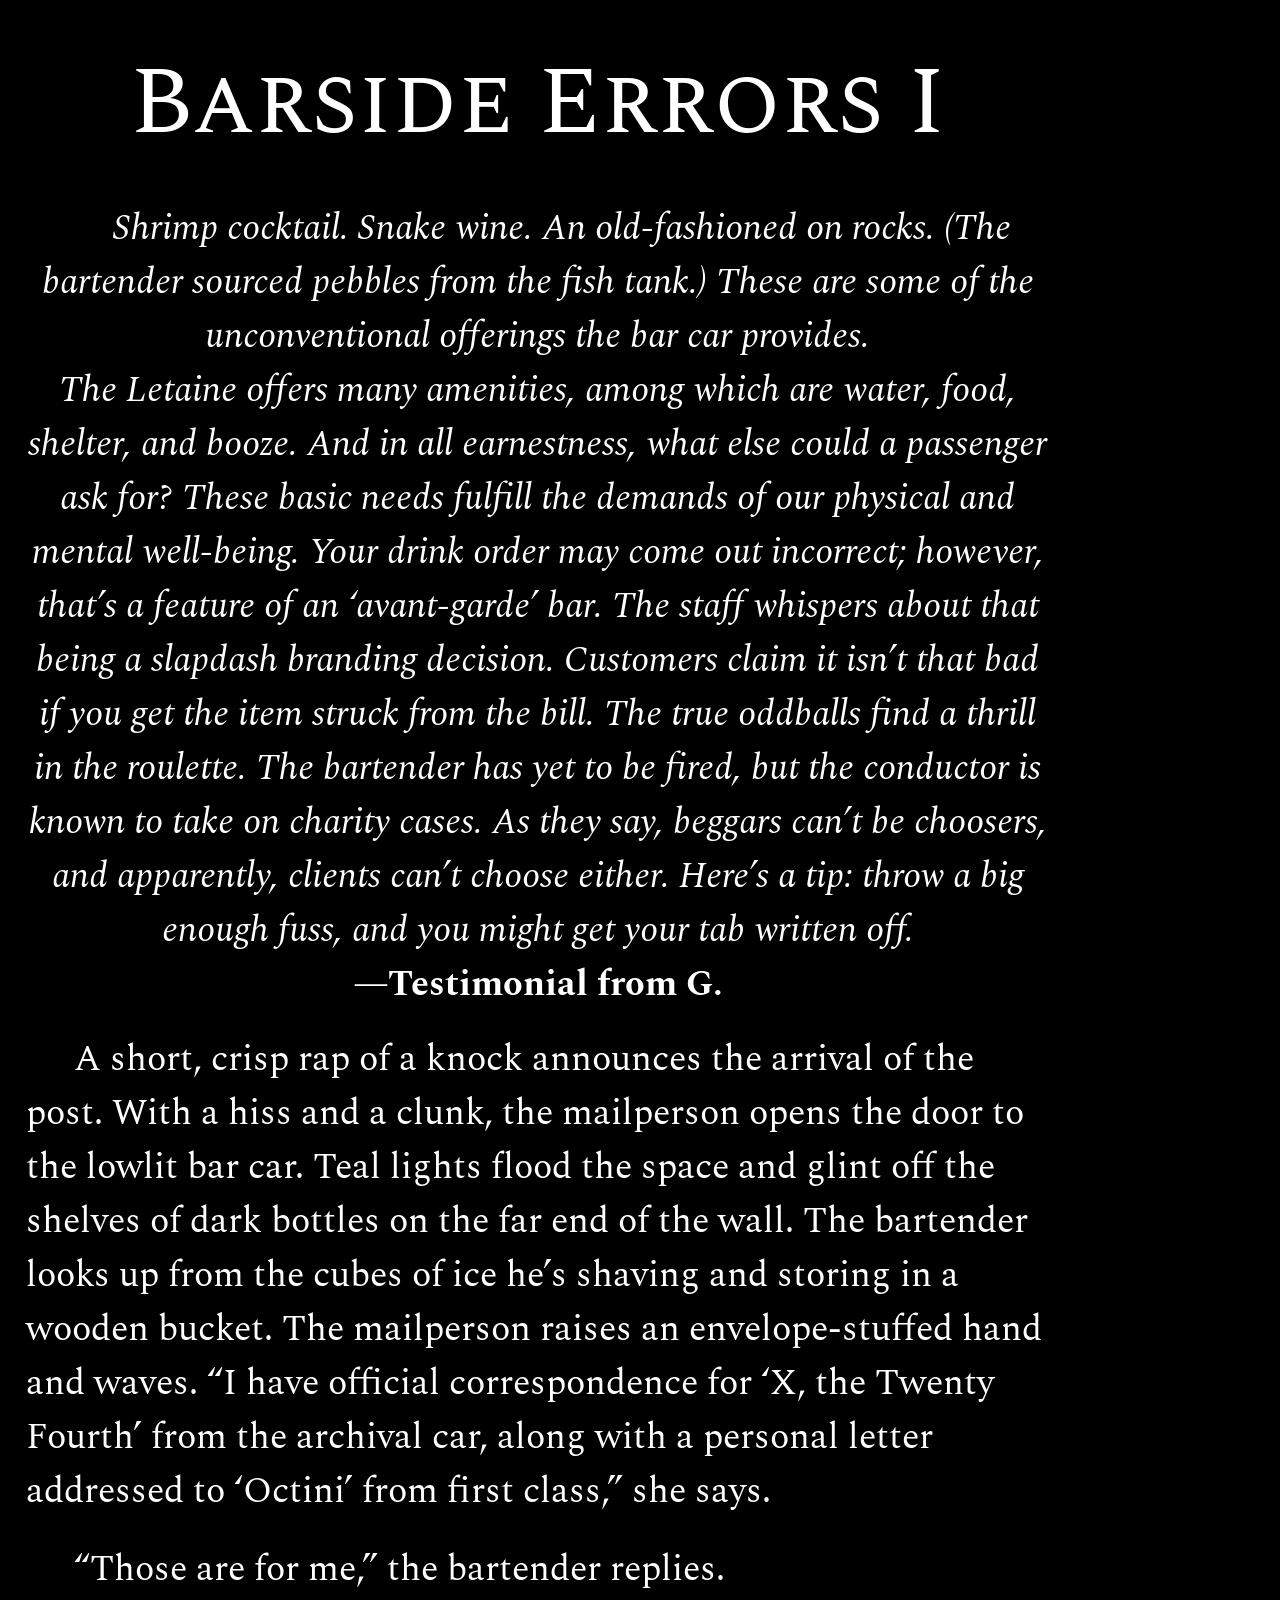
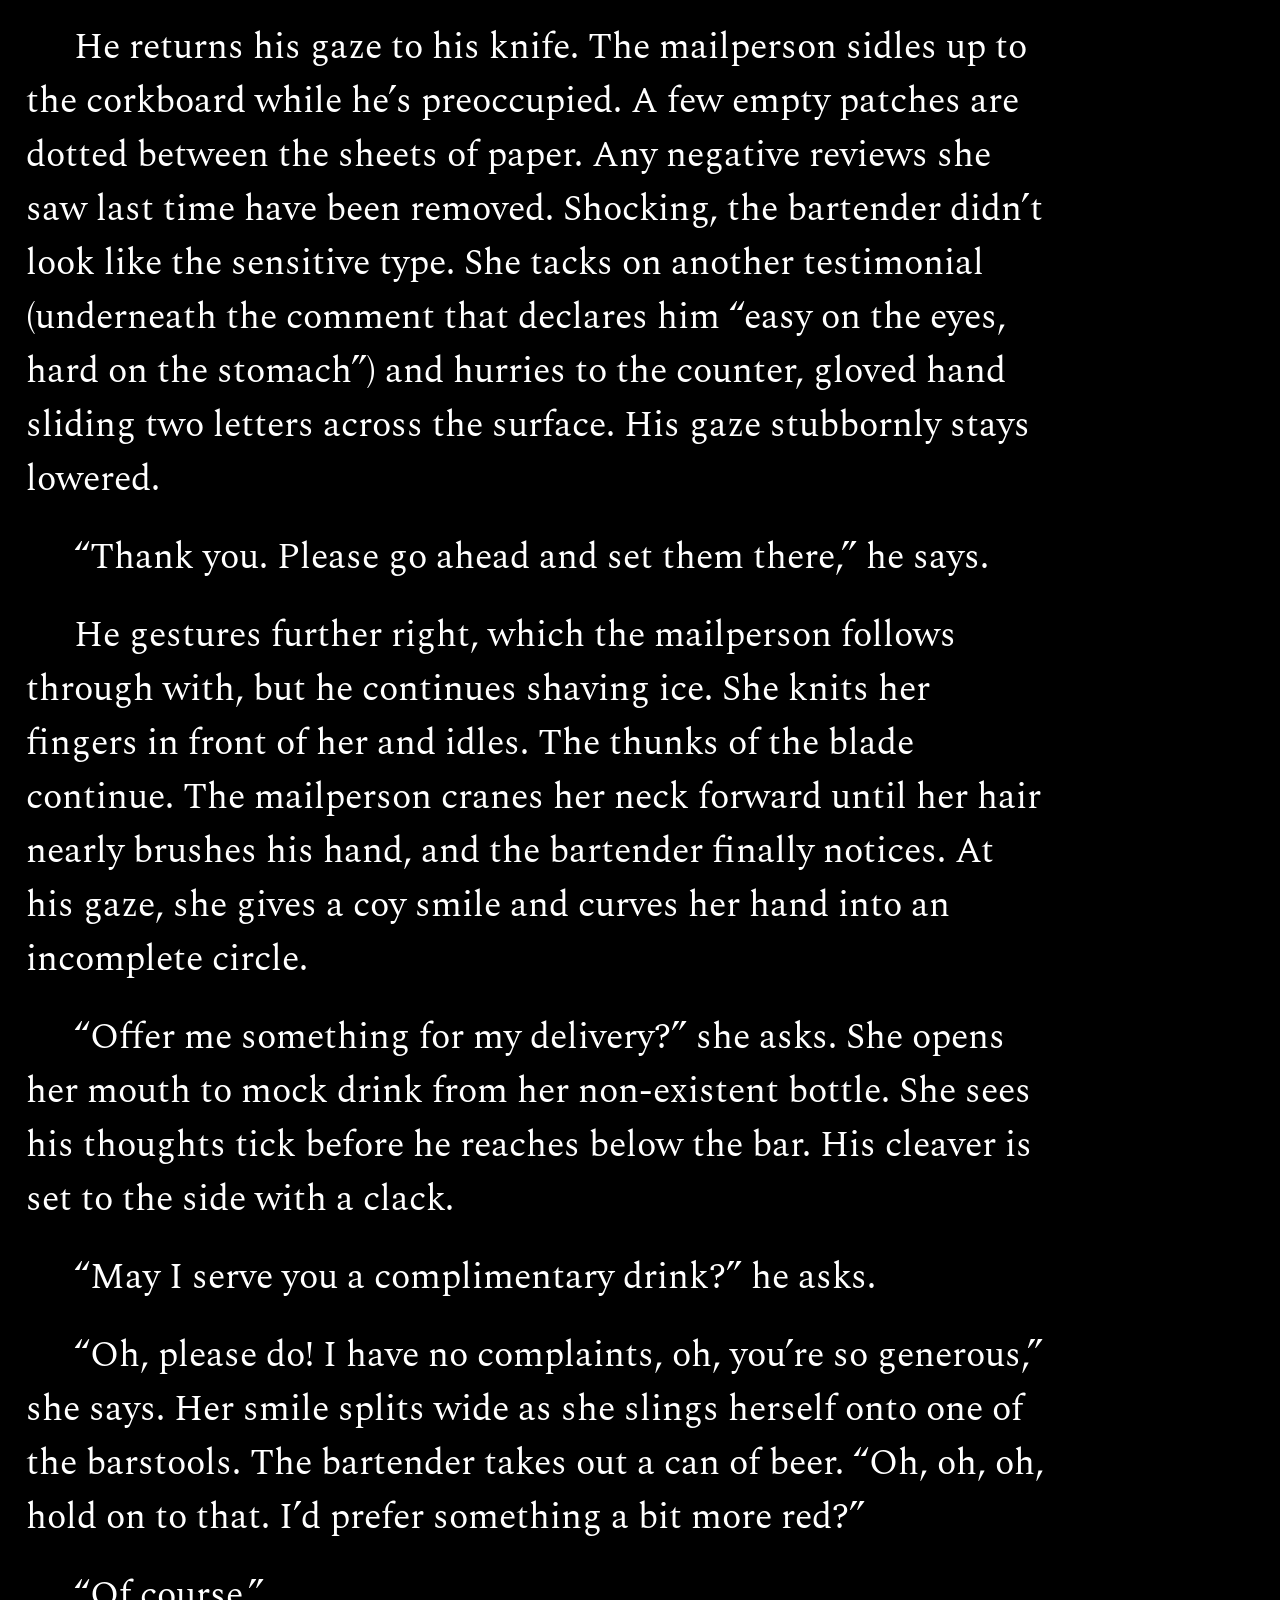
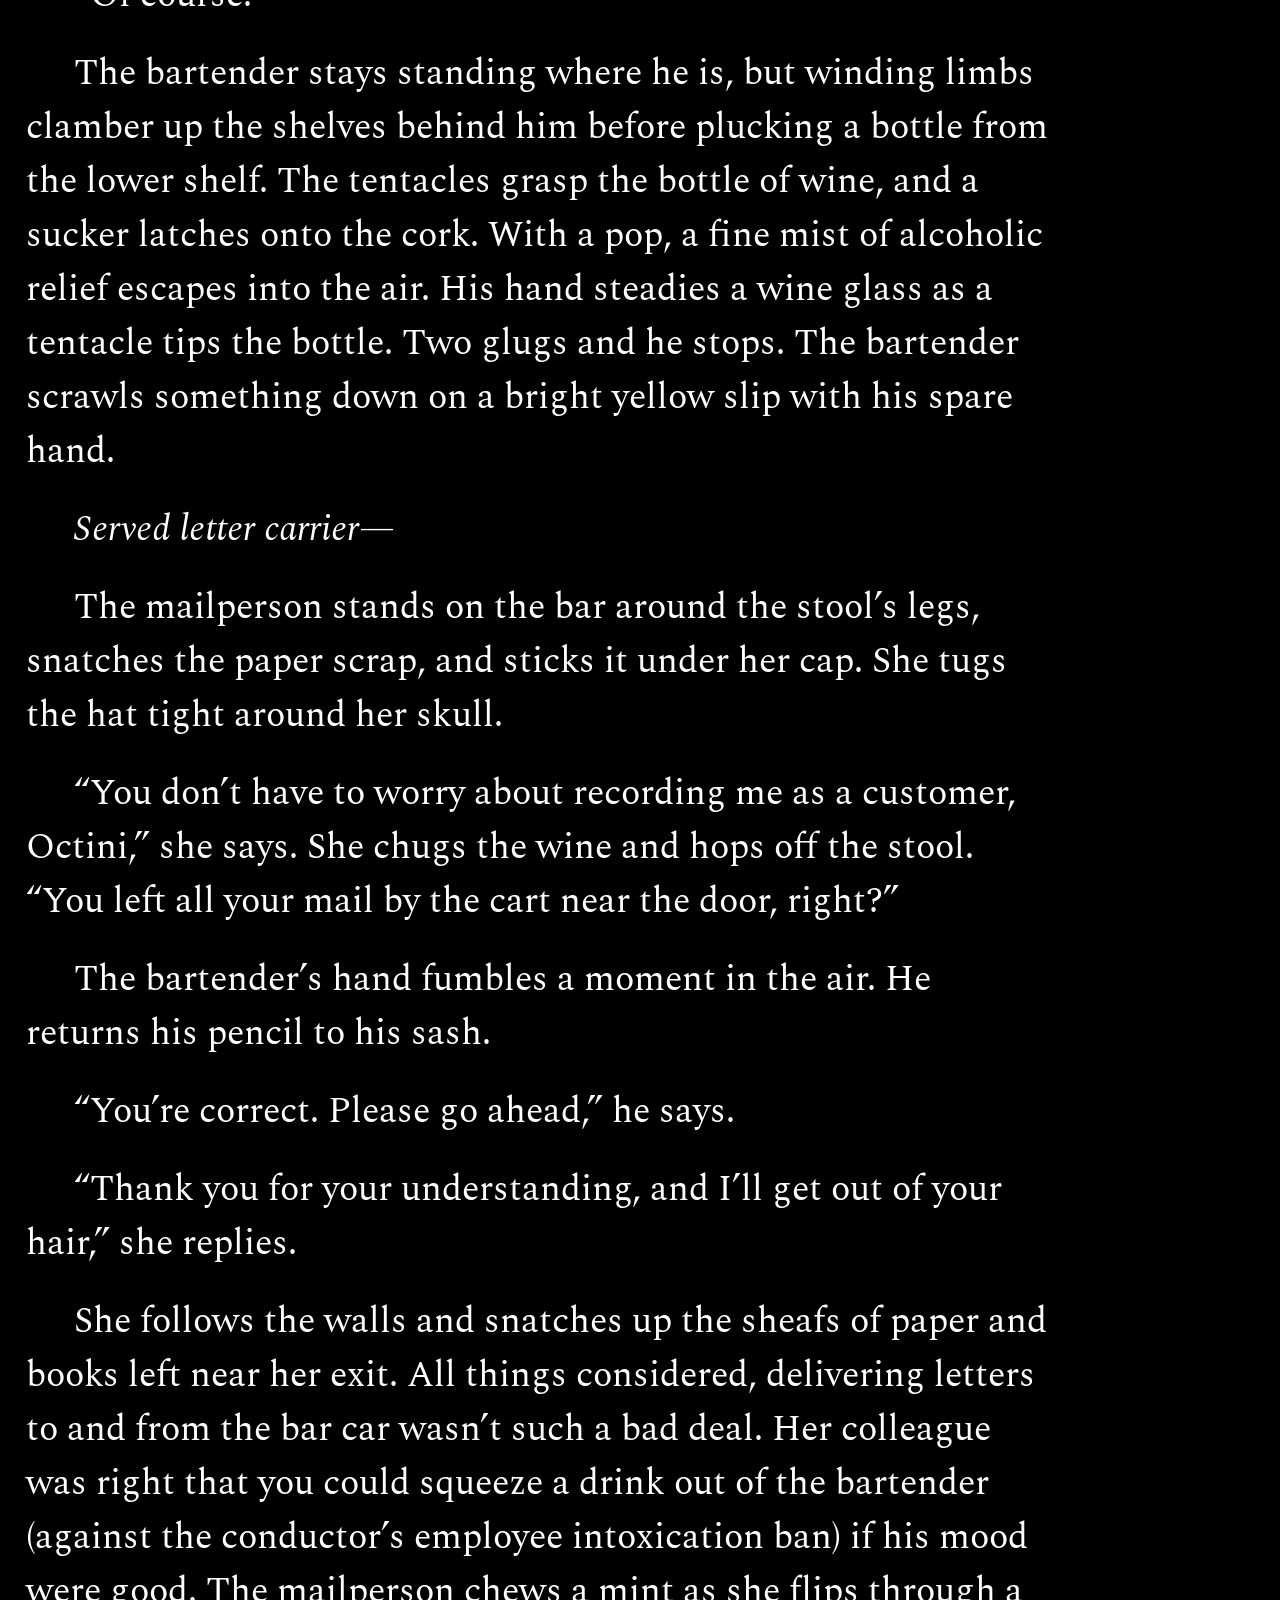
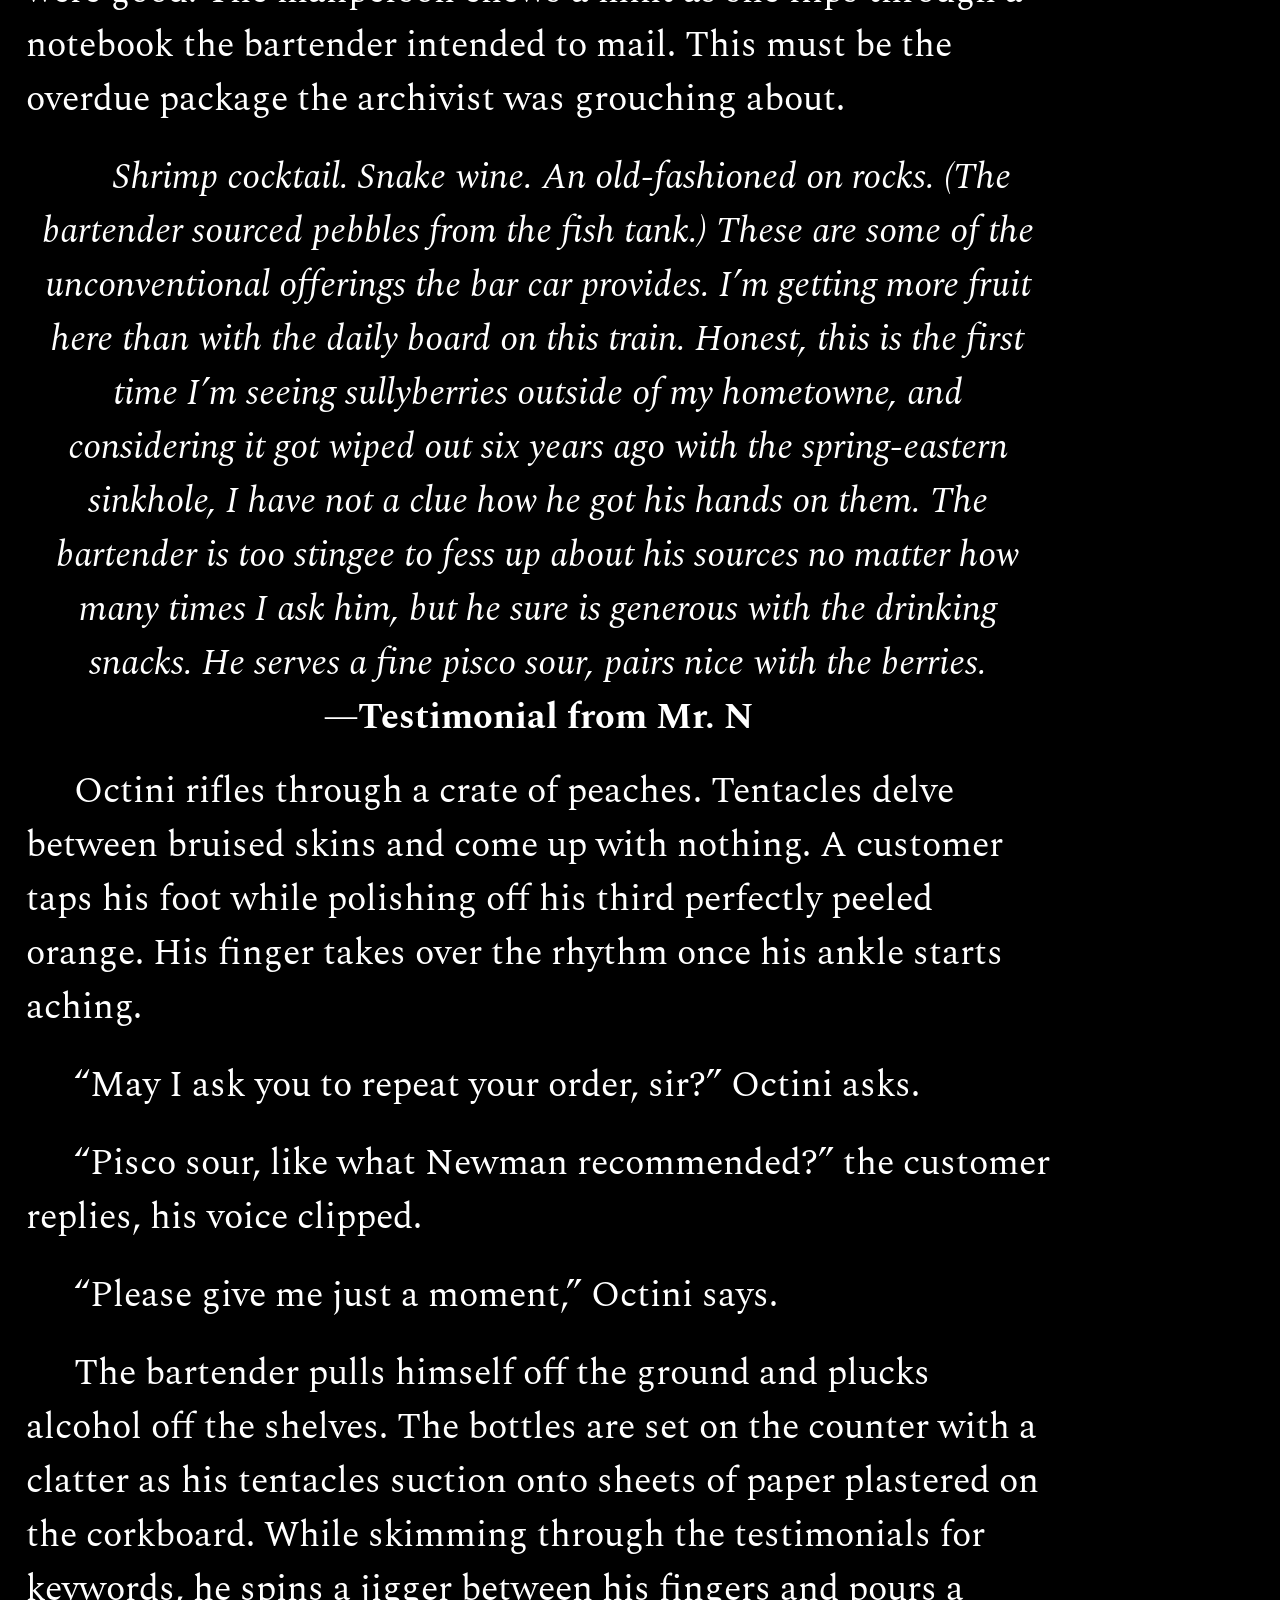
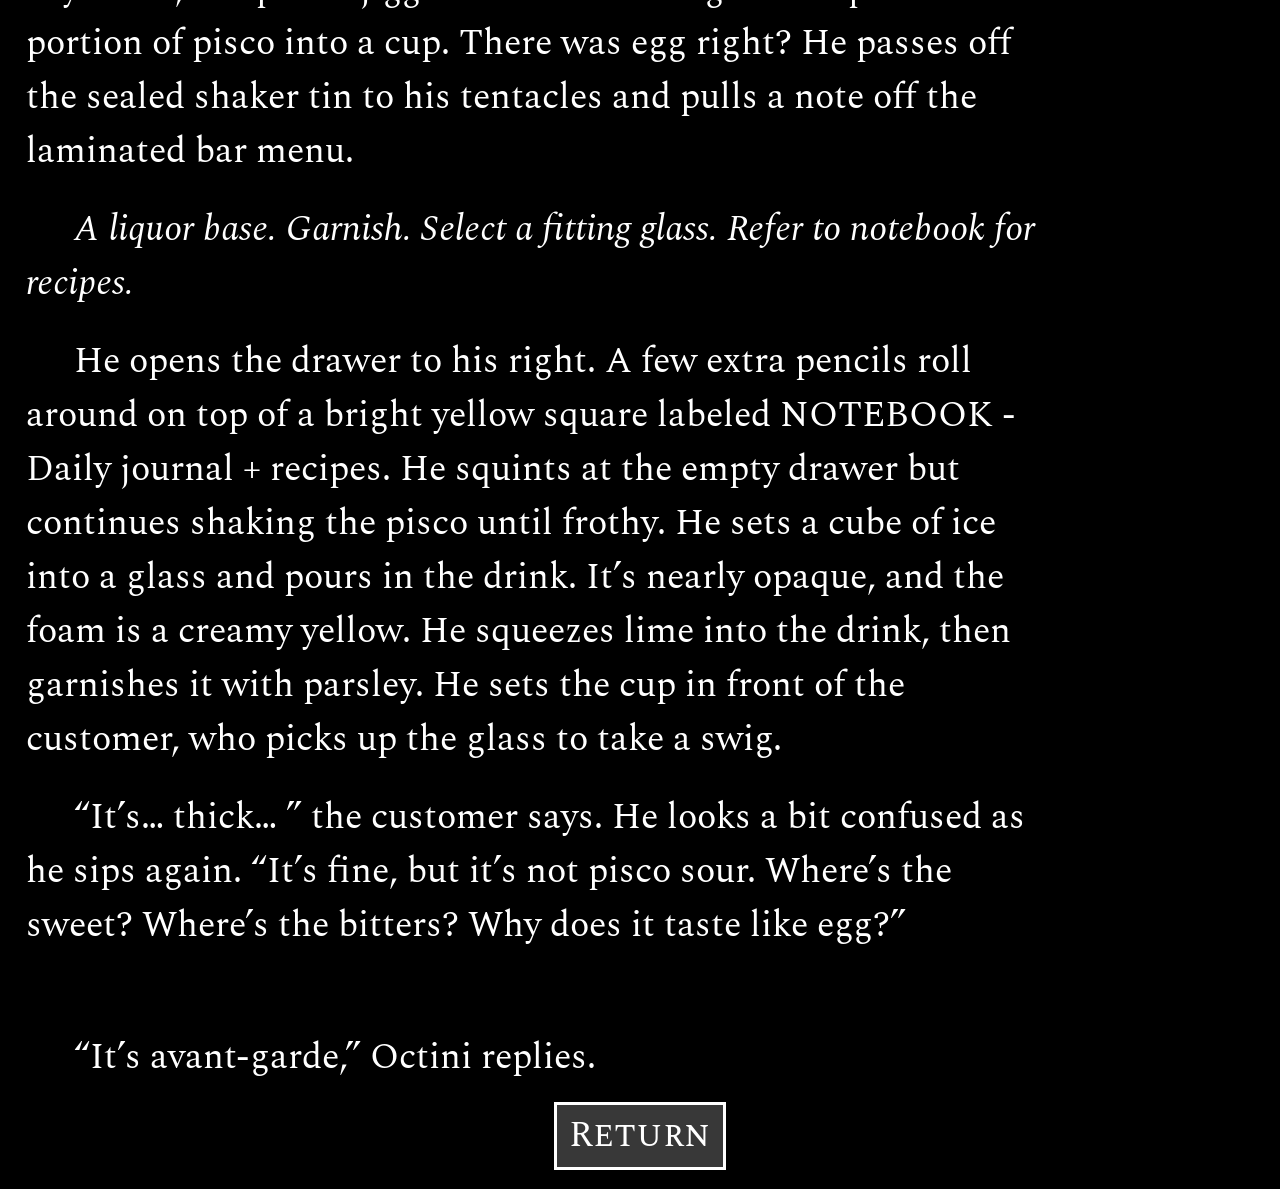
==== baranecdotes.html @ 988c0663 "fixed misaligned pages" ====
<!DOCTYPE html>
<html lang="en">

<head>
	<title>One of Octini's Many Errors</title>
	<meta charset="UTF-8">
	<meta name="viewport" content="width=device-width, initial-scale=1.0">
	<meta name="description" content="The Letaine Train Website">
	<meta name="keywords" content="HTML,CSS,JS,Bootstrap">
	<meta name="author" content="Ann Chong">
	<!-- Fonts -->
	<link rel="preconnect" href="https://fonts.googleapis.com">
	<link rel="preconnect" href="https://fonts.gstatic.com" crossorigin>
		<!--spectral-->
		<link 
			href="https://fonts.googleapis.com/css2?family=Spectral:ital,wght@0,200;0,300;0,400;0,500;0,600;0,700;0,800;1,200;1,300;1,400;1,500;1,600;1,700;1,800&display=swap" rel="stylesheet">
		<!--spectral SC-->
		<link 
			href="https://fonts.googleapis.com/css2?family=Spectral+SC:ital,wght@0,200;0,300;0,400;0,500;0,600;0,700;0,800;1,200;1,300;1,400;1,500;1,600;1,700;1,800&family=Spectral:ital,wght@0,200;0,300;0,400;0,500;0,600;0,700;0,800;1,200;1,300;1,400;1,500;1,600;1,700;1,800&display=swap" rel="stylesheet">	<!-- Bootstrap -->
	<link href="https://cdn.jsdelivr.net/npm/bootstrap@5.3.8/dist/css/bootstrap.min.css" rel="stylesheet" integrity="sha384-sRIl4kxILFvY47J16cr9ZwB07vP4J8+LH7qKQnuqkuIAvNWLzeN8tE5YBujZqJLB" crossorigin="anonymous">
	<!-- Icon Library -->
	<link rel="stylesheet" href="https://cdnjs.cloudflare.com/ajax/libs/font-awesome/4.7.0/css/font-awesome.min.css">
	<link rel="stylesheet" type="text/css" href="css/style.css" />
</head>

<body class="w-100">
    <div class="w-100" id="barsideerror1">
        <div class="col-sm-1"></div>
        <div class="col-sm-10 story">
                <h1 class="text-center">Barside Errors I</h1>
                <p class="text-center italics">Shrimp cocktail. Snake wine. An old-fashioned on rocks. (The bartender sourced pebbles from the fish tank.) These are some of the unconventional offerings the bar car provides.
                    <br>The Letaine offers many amenities, among which are water, food, shelter, and booze. And in all earnestness, what else could a passenger ask for? These basic needs fulfill the demands of our physical and mental well-being. Your drink order may come out incorrect; however, that’s a feature of an ‘avant-garde’ bar. The staff whispers about that being a slapdash branding decision. Customers claim it isn’t that bad if you get the item struck from the bill. 
                    The true oddballs find a thrill in the roulette. The bartender has yet to be fired, but the conductor is known to take on charity cases. As they say, beggars can’t be choosers, and apparently, clients can’t choose either. Here’s a tip: throw a big enough fuss, and you might get your tab written off.
                    <br><strong>—Testimonial from G.<br></strong></p>
                <p>
                    A short, crisp rap of a knock announces the arrival of the post. With a hiss and a clunk, the mailperson opens the door to the lowlit bar car. Teal lights flood the space and glint off the shelves of dark bottles on the far end of the wall. The bartender looks up from the cubes of ice he’s shaving and storing in a wooden bucket. The mailperson raises an envelope-stuffed hand and waves.
                    “I have official correspondence for ‘X, the Twenty Fourth’ from the archival car, along with a personal letter addressed to ‘Octini’ from first class,” she says.</p>
                    <p>“Those are for me,” the bartender replies.</p>
                    <p>He returns his gaze to his knife. The mailperson sidles up to the corkboard while he’s preoccupied. A few empty patches are dotted between the sheets of paper. Any negative reviews she saw last time have been removed. Shocking, the bartender didn’t look like the sensitive type. She tacks on another testimonial (underneath the comment that declares him “easy on the eyes, hard on the stomach”) and hurries to the counter, gloved hand sliding two letters across the surface. His gaze stubbornly stays lowered.</p>
                    <p>“Thank you. Please go ahead and set them there,” he says.</p>
                    <p>He gestures further right, which the mailperson follows through with, but he continues shaving ice. She knits her fingers in front of her and idles. The thunks of the blade continue. The mailperson cranes her neck forward until her hair nearly brushes his hand, and the bartender finally notices. At his gaze, she gives a coy smile and curves her hand into an incomplete circle.</p>
                    <p>“Offer me something for my delivery?” she asks. She opens her mouth to mock drink from her non-existent bottle. She sees his thoughts tick before he reaches below the bar. His cleaver is set to the side with a clack.</p>
                    <p>“May I serve you a complimentary drink?” he asks.</p>
                    <p>“Oh, please do! I have no complaints, oh, you’re so generous,” she says. Her smile splits wide as she slings herself onto one of the barstools. The bartender takes out a can of beer. “Oh, oh, oh, hold on to that. I’d prefer something a bit more red?”</p>
                    <p>“Of course.”</p>
                    <p>The bartender stays standing where he is, but winding limbs clamber up the shelves behind him before plucking a bottle from the lower shelf. The tentacles grasp the bottle of wine, and a sucker latches onto the cork. With a pop, a fine mist of alcoholic relief escapes into the air. His hand steadies a wine glass as a tentacle tips the bottle. Two glugs and he stops. The bartender scrawls something down on a bright yellow slip with his spare hand.
                    <p style="font-style: italic">Served letter carrier—</p>
                    <p>The mailperson stands on the bar around the stool’s legs, snatches the paper scrap, and sticks it under her cap. She tugs the hat tight around her skull.</p>
                    <p>“You don’t have to worry about recording me as a customer, Octini,” she says. She chugs the wine and hops off the stool. “You left all your mail by the cart near the door, right?”</p>
                    <p>The bartender’s hand fumbles a moment in the air. He returns his pencil to his sash.</p>
                    <p>“You’re correct. Please go ahead,” he says.</p>
                    <p>“Thank you for your understanding, and I’ll get out of your hair,” she replies. </p>
                    <p>She follows the walls and snatches up the sheafs of paper and books left near her exit. All things considered, delivering letters to and from the bar car wasn’t such a bad deal. Her colleague was right that you could squeeze a drink out of the bartender (against the conductor’s employee intoxication ban) if his mood were good. The mailperson chews a mint as she flips through a notebook the bartender intended to mail. This must be the overdue package the archivist was grouching about. </p>
                <p class="text-center italics">Shrimp cocktail. Snake wine. An old-fashioned on rocks. (The bartender sourced pebbles from the fish tank.) These are some of the unconventional offerings the bar car provides.
                    I’m getting more fruit here than with the daily board on this train. Honest, this is the first time I’m seeing sullyberries outside of my hometowne, and considering it got wiped out six years ago with the spring-eastern sinkhole, I have not a clue how he got his hands on them. The bartender is too stingee to fess up about his sources no matter how many times I ask him, but he sure is generous with the drinking snacks. He serves a fine pisco sour, pairs nice with the berries.
                    <br><strong>—Testimonial from Mr. N<br></strong></p>
                    <p>Octini rifles through a crate of peaches. Tentacles delve between bruised skins and come up with nothing. A customer taps his foot while polishing off his third perfectly peeled orange. His finger takes over the rhythm once his ankle starts aching.</p>
		            <p>“May I ask you to repeat your order, sir?” Octini asks.</p>
		            <p>“Pisco sour, like what Newman recommended?” the customer replies, his voice clipped.</p>
                    <p>“Please give me just a moment,” Octini says.</p>
	                <p>The bartender pulls himself off the ground and plucks alcohol off the shelves. The bottles are set on the counter with a clatter as his tentacles suction onto sheets of paper plastered on the corkboard. While skimming through the testimonials for keywords, he spins a jigger between his fingers and pours a portion of pisco into a cup. There was egg right? He passes off the sealed shaker tin to his tentacles and pulls a note off the laminated bar menu.</p>
	     	        <p style="font-style: italic">A liquor base. Garnish. Select a fitting glass. Refer to notebook for recipes.</p>
	     	        <p>He opens the drawer to his right. A few extra pencils roll around on top of a bright yellow square labeled NOTEBOOK - Daily journal + recipes. He squints at the empty drawer but continues shaking the pisco until frothy. He sets a cube of ice into a glass and pours in the drink. It’s nearly opaque, and the foam is a creamy yellow. He squeezes lime into the drink, then garnishes it with parsley. He sets the cup in front of the customer, who picks up the glass to take a swig.</p>
                    <p>“It’s… thick… ” the customer says. He looks a bit confused as he sips again. “It’s fine, but it’s not pisco sour. Where’s the sweet? Where’s the bitters? Why does it taste like egg?”</p>
                    <br>
	                <p>“It’s avant-garde,” Octini replies.</p>

        </div>
        <div class="col-sm-1"></div>
    <div class="row">
        <div class="col-lg-5 col-md-4 col-sm-4"></div>
        <div class="col-lg-2 col-md-4 col-sm-4">
            <a class="buttonlight" href="index.html">Return</a>
        </div>
        <div class="col-lg-5 col-md-4 col-sm-4"></div>
        
    </div>
    </div>
</body>
</html>
---- css/style.css ----
/* CSS coded sorted alphabetically */

/* HTML Elements -- sorted alphabetically - Selectors grouped for ID based selectors - Selectors grouped for class based selectors*/
/* I changed my ticket button arrangement from my wireframe for fun and funky diagonal arrangement */

* {
    font-family: "Spectral", serif;
    font-weight: 400;
    font-style: normal;
    font-size: 1rem;
    color: #FFFFFF;
    text-align: center;
    box-sizing: border-box;

}
a {
    text-decoration: none;	
    font-weight: bold;
    color: #E2C774;
}
a:hover {
    color: #d5a73c;
}
body{
   background-color: #F0E6E0;
   width: 100%;
   height: 100%;
   margin: 0%;
} 
div {
    display: block;
}
/*Div Header Titles */
h1 { 
    font-family: "Spectral SC", serif;
    font-weight: 400;
    font-style: normal;
    font-size: 4rem;
    padding-top: 2%;
    padding-bottom: 2%;
}
/*Exclusive for landing pg subheads*/
h2 { 
    font-family: "Spectral SC", serif;
    font-weight: 400;
    font-style: normal;
    font-size: 1.3rem;
}
h3 {
    font-family: "Spectral SC", serif;
    font-weight: 400;
    font-style: normal;
    font-size: 2rem;
    padding-bottom: 2%;
}
h4 {
    font-family: "Spectral", serif;
    font-weight: 400;
    font-style: normal;
    font-size: 4rem;
}
html {
    scroll-behavior: smooth;
    height: 100%;
}
/* h2 {
    font-family: "Barlow Condensed", sans-serif;
    font-weight: 400;
    font-style: normal;
    font-size: 2rem;
    background: linear-gradient(to right, #6eb8f4, #85cfd8, #8bdb8f, #eef4b1, #f3d3a0, #fb9f82, #ff8583, #febdd3, #b085f9);
    -webkit-background-clip: text;
    -webkit-text-fill-color: transparent;
    text-transform: uppercase;
    margin: 0%;
}
header {
    width: 100%;
}
hr {
    border: dashed;
}
li {
    display: inline-block;
    margin: 1%;
}
ul {
    list-style-type: none;
    margin: 0;
    padding: 0;
}

*/
/*--------------------- Classes ---------------------*/

/* .colortext {
    font-family: "Barlow Condensed", sans-serif;
    font-weight: 400;
    font-style: normal;
    color: #f3d3a0;
    font-size: 1.5rem;
    text-align: left;
}
.comment {
    padding: 3%;
    margin-bottom: 3%;
    background-color: #321821;
    border-radius: 10px;
    text-align: center;
}
.dateplace {
    width: 47%;
    padding-right: 7%;
    float: left;
    clear: left;
}
div.dateplace :nth-child(2) {
    margin:0%;
}
.fa {
    font-size: 2rem;
    padding: 5%;
}*/

.bgimg {
    width: 100%;
    overflow: hidden;
}
.bookcover {
    float: left;
    width: 33.3333%;
    padding: 2%;
}
.bookcover img {
    width: 100%;
}
.bookrow {
    margin-left: 3%;
    margin-right: 3%;
}

.buttonlight {
    background-color: rgba(217, 217, 217, .26);
    font-family: "Spectral SC", serif;
    font-weight: 400;
    font-style: normal;
    font-size: 1.5rem;
    padding: 2%;
    padding-left: 7%;
    padding-right: 7%;
    color: #FFFFFF;
    border-style: solid;
    
    border-color: #FFFFFF;
}
.buttondark {
    background-color: rgba(77, 32, 32, .26);
    font-family: "Spectral SC", serif;
    font-weight: 400;
    font-style: normal;
    font-size: 1.5rem;
    padding: 2%;
    padding-left: 7%;
    padding-right: 7%;
    color: #4D2020;
}
.btn-primary {
    background-color: rgba(77, 32, 32, .26);
    font-family: "Spectral SC", serif;
    font-weight: 400;
    font-style: normal;
    font-size: 1.5rem;
    padding: 2%;
    padding-left: 5%;
    padding-right: 5%;
    color: #4D2020;
    --bs-btn-bg: rgba(77, 32, 32, .7);
    --bs-btn-border-color: none;
    --bs-btn-hover-bg: rgba(77, 32, 32, .7);
    --bs-btn-hover-border-color: none;
    --bs-btn-active-bg: rgba(77, 32, 32, .7);
    --bs-btn-active-border-color: rgba(77, 32, 32, .7);
    --bs-btn-active-shadow: inset 0 3px 5px rgba(0, 0, 0, 0.125);
    --bs-btn-disabled-bg: rgba(77, 32, 32, .7);
    --bs-btn-disabled-border-color:rgba(77, 32, 32, .7);
}
.btn-secondary {
    --bs-btn-bg: none;
    --bs-btn-border-color: none;
    --bs-btn-hover-color: none;
    --bs-btn-hover-bg: none;
    --bs-btn-hover-border-color: none;
    --bs-btn-focus-shadow-rgb: 130, 138, 145;
    --bs-btn-active-color: none;
    --bs-btn-active-bg: #565e64;
    --bs-btn-active-border-color: none;
    --bs-btn-active-shadow: none;
    --bs-btn-disabled-color: #fff;
    --bs-btn-disabled-bg: #6c757d;
    --bs-btn-disabled-border-color: #6c757d;
    font-family: "Spectral", serif;
    font-weight: 400;
    font-style: normal;
    font-size: 1.5rem;
    padding: 0%;
}
.buttondarkselect {
    margin: 1%;
    background-color: #90716F;
    font-family: "Spectral SC", serif;
    font-weight: 400;
    font-style: normal;
    font-size: 1rem;
    padding: 1%;
    color: #FFFFFF;
}
.buttondarkselect:active {
 background-color: #4D2020;
}

.carousel-indicators button.thumbnail {
    display: block;
    width: 20vw;
    transform: translate(-20%);
}
  .carousel-indicators button.thumbnail:not(.active) {
    opacity: 0.7;
    width: 20vw;
  }
  .carousel-indicators {
    position: static;
  }
  .carousel-inner {
    border-radius: 1.5rem;
  }
.comicpage {
    margin-bottom: 5%;
    margin-left: 10%;
    margin-right: 10%;
    width: 80%;
}
.textdark * {
    color: black;
}
.textdark h2 {
    color: black;
}
.employeeicons {
    width: 100%;
    height: 100%;
    display: block;
}
/* The flip card container - set the width and height to whatever you want. We have added the border property to demonstrate that the flip itself goes out of the box on hover (remove perspective if you don't want the 3D effect */
.flip-card {
    background-color: transparent;
    border: 1px solid #f1f1f1;
  }
  /* This container is needed to position the front and back side */
  .flip-card-inner {
    position: relative;
    width: 100%;
    text-align: center;
    transition: transform 0.8s;
    transform-style: preserve-3d;
  }
  
  /* Do an horizontal flip when you move the mouse over the flip box container */
  .flip-card:hover .flip-card-inner {
    transform: rotateY(180deg);
  }
  
  /* Position the front and back side */
  .flip-card-front, .flip-card-back {
    position: absolute;
    width: 100%;
    height: 100%;
    -webkit-backface-visibility: hidden; /* Safari */
    backface-visibility: hidden;
  }
  
  /* Style the front side (fallback if image is missing) */
  .flip-card-front {
    background-color:transparent;
    color: black;
  }
  
  /* Style the back side */
  .flip-card-back {
    background-color: black;
    color: white;
    border-top-left-radius: 100px;
    border-top-right-radius: 100px;
    padding: 1%;
    transform: rotateY(180deg);
  }
.h2 {
    text-align: center;
    font-size: 1.5rem;
}
.overlaytext {
    position: relative;
    top: 0%;
    left: 50%;
    transform: translate(-50%, -800%);
}
.parallax {
    /* The image used */
    background-image: url("../images/fishdark.png");
  
    /* Set a specific height */
    min-height: 500px;
  
    /* Create the parallax scrolling effect */
    background-attachment: fixed;
    background-position: center;
    background-repeat: no-repeat;
    background-size: cover;
}
.parent {
    position: relative;
    display: inline-block;
    background-image: url("../images/route-map.png");
    background-repeat: no-repeat;
    background-size: 90%;
    background-position: center;
}
.passengertest {
    margin: 4%;
    padding: 3%;
    padding-top: 5%;
    padding-bottom: 5%;
    width: 25.333%;
    transform: translateX(5%);
    background-color: #FCF8F8;
}
.pulse {
    position: absolute;
    bottom: 22%;
    left: 48.5%;
    width: 0px;
    height: 0px;
    border: 1.5rem solid black;
    border-top-color: white;
    border-right-color: transparent;
    border-bottom-color: transparent;
    border-left-color: transparent;

    transform: scale(1);
    animation: pulse 2s infinite;
}
.story p {
    text-align: left;
    text-indent: 2rem;
}
.italics {
    margin-bottom: 2%;
    margin-top: 2%;
    font-style: italic;
}

@keyframes pulse {
    0% {
        transform: scale(0.7);
    }

    70% {
        transform: scale(1);
    }

    100% {
        transform: scale(0.7);
    }
}
.stealth {
    color: white;
    font-weight: 400;
}
.stealth:hover{
    color: rgb(207, 233, 255);
    text-decoration: underline;
}
.subhead {
    font-weight: 600;
}
.track { 
    display: block;
    position: relative;
    top: 0;
    left: 0;
    width: 96%;
}

/*--------------------- IDs ---------------------*/
#amenities {
    margin-top: 2%;
}
#barsideerror1, #barsideerror2, #barsideerror3 {
    background-color: #000000;
    font-size: 1rem;
    padding: 2%;
}
#barsideerror1:hover img, #barsideerror2:hover img, #barsideerror3:hover img {
    transform: translateZ(0) scale(1.02);
}
#bookingselect {
    display: flex;
}
#bookingsheader {
    background-color: #FFFCF9;
    padding: 2%;
}
#employee1, #employee2, #employee3, #employee4{
    display: block;
    overflow: hidden;
    /* width: 16%; */
    width: 21%;
    height: 100%;
    margin: 2%;
}
#employee5, #employee6 {
    display: none;
}
#footer {
    position: relative;
    transform: translateY(130vh);
    width: 100%;
    background-color: black;
    z-index: 10;    
}
#footerleft, #footerright {
    margin: 0%;
    padding: 0%;
    
 }
#footerleft p, #footerright p {
   margin: 0%;
   padding-left: 20%;
   padding-right: 20%;
   text-align: left;
}
#footertop { 
    padding-top: 2%;
}
#landingbg {
    width: 100%;
    margin: 0%;
    padding: 10%;
    background-image: url("../images/landingbg.jpg");
    background-position: center;
    background-repeat: no-repeat;
    object-fit: contain;
    height: 100vh;
}
#landingtext {
    position: absolute;
    top: 40%;
    left: 50%;
    transform: translate(-50%, -50%); /* centering the text */
} 
#letainesignage {
    width: 100%;
    max-height: 96px;
}
#library {
    height: 100vh;
    position: relative;
    left: 0; 
    top: 0;
    background-image: linear-gradient(#F0E6E0, #000000);
}
#meetthecrew {
    color: black;
    width: 100%;
    margin-right: 0%;
    height: 90vh;
    background-color: linear-gradient(to bottom #F0E6E0, #0b0a1c)
}
#inspector {
    height: 200vh;
    position: relative;
    left: 0; 
    top: 0;
    background-color: #000000;
    z-index: 0;
}
#inspectornote p {
    position: absolute;
    padding: 15%;
    top: -10%;
    width: 100%;
    z-index: 10;
    font-family: "Shadows Into Light", cursive;
    font-weight: 400;
    font-style: normal;
    font-size: 2rem;
}
#moth {
    position: absolute;
    left: 0;
    top: 0;
    transform: translateY(-20%);
    width: 100%;
    z-index: 10;
    pointer-events: none;
}
#notebg {
    position: absolute;
    top: 0;
    left: 0;
    transform: translateY(-60vh);
    height: 100%;
    overflow: hidden;
    z-index: 2;
}
#onewaybutton {
    width: 30%; 
    margin-left: 2%; 
    margin-right: 1%;
}
#roundtripbutton {
    width: 30%; 
    margin-left: 1%;
    margin-right: 36%;
}
#nameTextInput {
    margin-left: 2%;
    width: 62%;
    margin-right: 36%;
}
#publicationstext h1 {
    padding-bottom: 0%;
}
#publiccaption {
    margin-bottom: 6%;
}
#routecaption {
    transform: translateY(-4rem);
}
#takeyourfill {
    background-color: black;
    position: relative;
    top: 0;
    left: 0;
    height: 200vh;
}
#barmore {
    position: absolute;
    z-index: 12;
    transform: translateY(-40%)
}
#barmore p {
    padding-left: 20%;
    padding-right: 20%;
    margin-top: 2%;
}
#ellipses {
    color:#E2C774;
    font-size: 8rem;
    transform: translateY(-15%)
}
#invis {
    height: 100vh;
    visibility: hidden;
}
#takeyourfill h1 {
    margin-bottom: -1%;
}
#testimonies {
    position: relative;
    transform: translateY(130vh);
    background-color: #F0E6E0;
    z-index: 1;
}
#testimonies.form-group {
    margin-left: 10%;
}
#twinmoons {
    background-color: black;
    width: 100%;
    margin: 0%;
    padding: 4%;
}


.multi-carousel-container {
    cursor: grab;
    margin: 0 auto;
    max-width: 80%;
    overflow: hidden;
    position: relative;
  }
  
  /*----------- Quarantining Carousel Styling for Nav Ease -------------*/
  /* Carousel heading */
.heading {
    display: block;
    text-align: center;
  }
  
  /* Container for the entire carousel */
  .multi-carousel-container {
    cursor: grab;
    margin: 0 auto;
    max-width: 90%;
    overflow: hidden;
    position: relative;
  }
  
  /* Cursor styles for dragging */
  .multi-carousel-container.dragging,
  #multiCarousel.dragging {
    cursor: grabbing;
  }
  
  /* Wrapper for all slides */
  .multi-carousel-inner {
    display: flex;
    transition: transform 0.5s cubic-bezier(0.25, 0.46, 0.45, 0.94);
  }
  
  /* Individual slide */
  .multi-carousel-item,
  .clone {
    box-sizing: border-box;
    flex: 0 0 33.333333%;
    padding: 0 5px;
    position: relative; /* Essential for item-number positioning */
  }
  
  .clone{
    width: 70%;
    height: 70%;
  }

  /* Control buttons */
  .multi-carousel-control-prev,
  .multi-carousel-control-next {
    align-items: center;
    background-color: rgba(0, 0, 0, 0.5);
    border: none;
    border-radius: 50%;
    color: white;
    cursor: pointer;
    display: flex;
    height: 40px;
    justify-content: center;
    position: absolute;
    text-decoration: none;
    top: 50%;
    transform: translateY(-50%);
    transition: background-color 0.3s ease;
    width: 40px;
    z-index: 10;
  }
  
  .multi-carousel-control-prev:hover,
  .multi-carousel-control-next:hover {
    background-color: rgba(0, 0, 0, 0.7);
  }
  
  .multi-carousel-control-prev {
    left: 15px;
  }
  
  .multi-carousel-control-next {
    right: 15px;
  }
  
  /* Image container with dynamic height */
  .img-container {
    border-radius: 4rem;
    height: var(--carousel-height, 100vh);
    overflow: hidden;
    position: relative;
  }
  
  /* Image styling */
  .img-container img,
  #carouselInner img {
    height: 100%;
    object-fit: contain;
    object-position: top;
    pointer-events: none;
    user-drag: none;
    width: 100%;
    -webkit-user-drag: none;
    transition: transform 0.3s ease;
  }
  
  .img-container:hover img {
    transform: translateZ(0) scale(1.02);
  }
  
  /* Item number styling - guaranteed visibility */
  .item-number {
    align-items: center;
    background-color: rgba(255, 255, 255, 0.75);
    border-radius: 50%;
    display: inline-flex;
    font-size: 120%;
    font-weight: bold;
    height: 35px;
    justify-content: center;
    left: 1rem;
    position: absolute;
    top: 1rem;
    width: 35px;
    z-index: 2; /* Higher than default but below controls */
    /* Isolation prevents z-index context issues */
    isolation: isolate;
  }
  
  /* Carousel cursor styling */
  #multiCarousel {
    cursor: grab;
    touch-action: pan-y;
  }
  
  /* Disable text selection during drag */
  #multiCarousel.dragging {
    user-select: none;
    -webkit-user-select: none;
  }
  
  /* Responsive adjustments for screens smaller than 720px (45em) */
  @media (max-width: 45em) {
    .multi-carousel-item,
    .clone {
      flex: 0 0 100%;
    }
  }

/*--------------------- MEDIA INQUIRIES ---------------------*/
@media screen and (min-width: 992px) {
    * {
        font-size: 1.5rem;
    }
    .overlaytext{
        transform: translate(-50%, -800%);
    }
    #twinmoons {
        height: 100vh;
    }
  }

  /* EVERYTHING UNDER NEEDS TO BE REMOVED..*/
  @media screen and (max-width:992px) {
    * {
        font-size: 1.2rem;
    }
    .carousel {
      max-width: 70%;
      margin: 0 auto;
    }
    h1, h4 {
        font-size: 2rem;
    }
    h2 {
       font-size: 1.2rem;
    }
    .overlaytext{
        transform: translate(-50%, -700%);
    }
    .pulse {
        left: 46%;
    }
    #reviews {
        width: 100%;
        margin: 0%;
        padding-left: 20%;
        padding-right: 20%;
    }
    #touring {
        width: 73%;
        margin:1%;
        margin-bottom: 8%;
    }
    #updates {
        width: 100%;
        margin: 0%;
        padding: 0%;
        float: left;
    }
    #twinmoons {
        height: 60vh;
    }
}

@media screen and (max-width:768px) {
    h1, h4 {
        font-size: 2rem;
    }
    h2 {
        font-size: 1rem;
    }
    p {
        font-size: .8rem;
    }
    .flip-card {
        max-width: 29.3333%;
    }
    .flip-card-front img {
        width: 100%;
        min-width: 140px;
    }
    .img-container {
        max-height: 50vh;
        border-top-left-radius: 400px;
        border-top-right-radius: 400px;
    }
    .multi-carousel-item, .clone {
        flex: 0 0 100%;
    }
    #barmore {
        transform: translateY(0%);
    }
    #ellipses {
        pointer-events: none;
        font-size: 5rem;
    }
    #employee1, #employee2, #employee3, #employee4 {
        width: 21%;
        margin: 2%;
    }
    #footer {
        transform: translateY(30vh);
    }
    #inspectornote p {
        top: -23%;
        font-size: 1.2rem;
    }
    #testimonies {
        transform: translateY(30vh);
    }
    #footerleft p, #footerright p {
        margin: 0%;
        text-align: center;
     }
    #library {
        height: 60vh;
    }
    #meetthecrew {
        height: 60vh;
    }
    #route h1 {
        transform: translateY(-100%);
    }
    #twinmoons {
        height: 60vh;
    }
}

@media screen and (max-width:576px) {
    * {
        font-size: 0.8rem;
    }
    .carousel-indicators button.thumbnail {
        display: none;
    }
    .flip-card {
        width: 100%;
        max-width: 40px;
        object-fit: contain;
        margin-left: 10%;
    }
    .overlaytext {
        transform: translate(-50%, -600%);
    }
    #employee1, #employee2 {
        width: 46%;
        padding: 2%;
        margin: 1%;
        max-height: 30vh;
    }
    #employee3, #employee4 { 
        width: 50%;
        padding: 2%;
        margin: 0%;
    }
    #inspector {
        height: 100vh;
    }
    #inspectornote p {
        font-size: 1rem;
        padding: 5%;
        top: -40%;
    }
    #footer {
        transform: translateY(-20vh);
    }
    #testimonies {
        transform: translateY(-20vh);
    }
    #library {
        height: 50vh;
        padding-top: 20%;
    }
    #meetthecrew p {
        font-size: 1rem;
        min-width: 100px;
        margin-left: 2%;
    }
    #meetthecrew {
        height: 70vh;
    }
    #moth {
        transform: translateY(0%);
    }
    #notebg {
        transform: translateY(-50vh);
    }
    #twinmoons {
        height: 50%;
    }
    #twinmoonsblurb {
        display: block;
    }
    
    /*#about h2 {
        text-align: center;
    }
    #about img{
        width: 100%;
    }
    #abouttext {
        width: 100%;
    }
    .city {
        padding: 0%;
        width: 100%;
        float: none;
    }
    .colortext {
        font-size: 1.2rem;
    }
    .fa {
        font-size: 1.5rem;
        padding: 3%;
    }
    .location {

        width: 60%;
    }
    #logo {
        width: 96%;
    }
    .merchdescrip {
        width: 90%;
        padding: 5%;
    }
    #merch3 {
        display: block;
    }
    #name, #nav {
        width: 98%;
        margin: 1%;
        padding-top: none;
    }
    .socialmedia {
        float:none;
        text-align: center;
        font-size: 2rem;
    }
    .ticket {
        margin: 0% 0% 2% 5%;
        width: 50%;
    }
    .tourdescrip {
        padding: 0% 20% 0% 20%;
    }*/
}
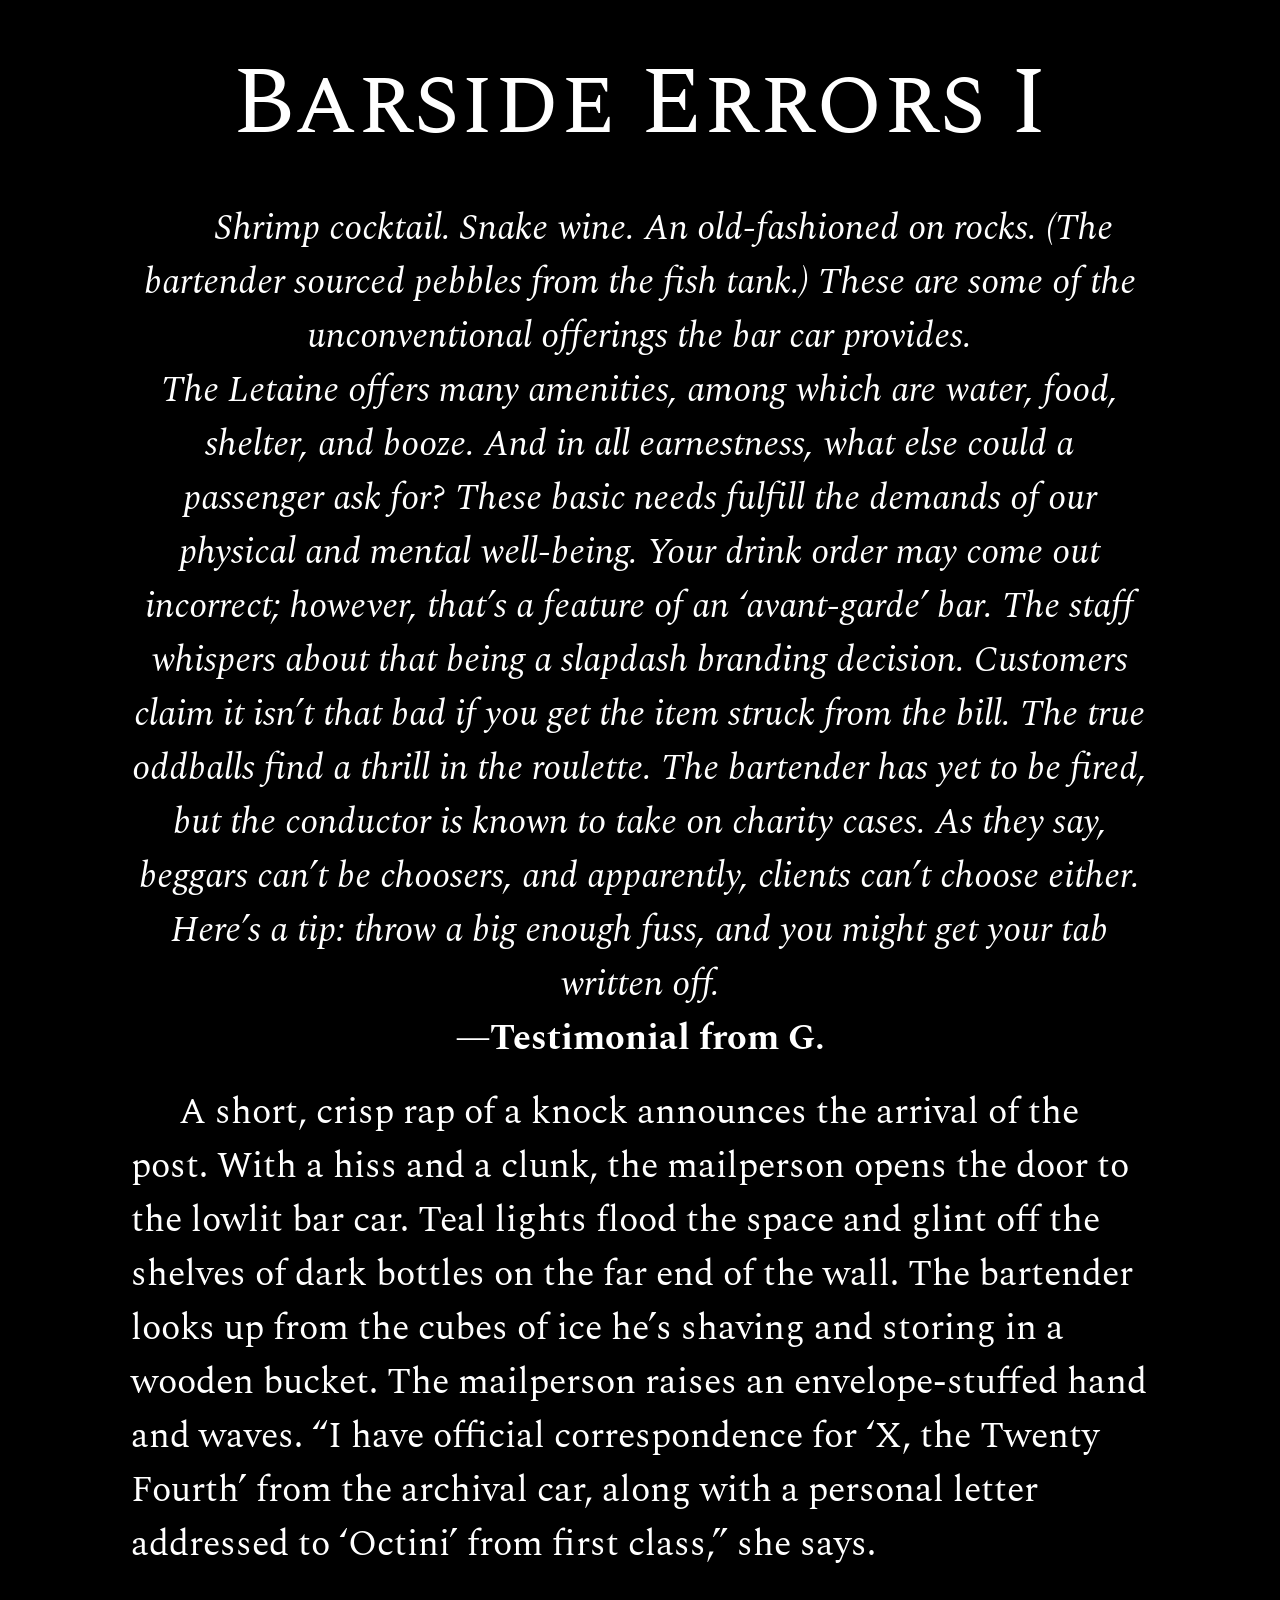
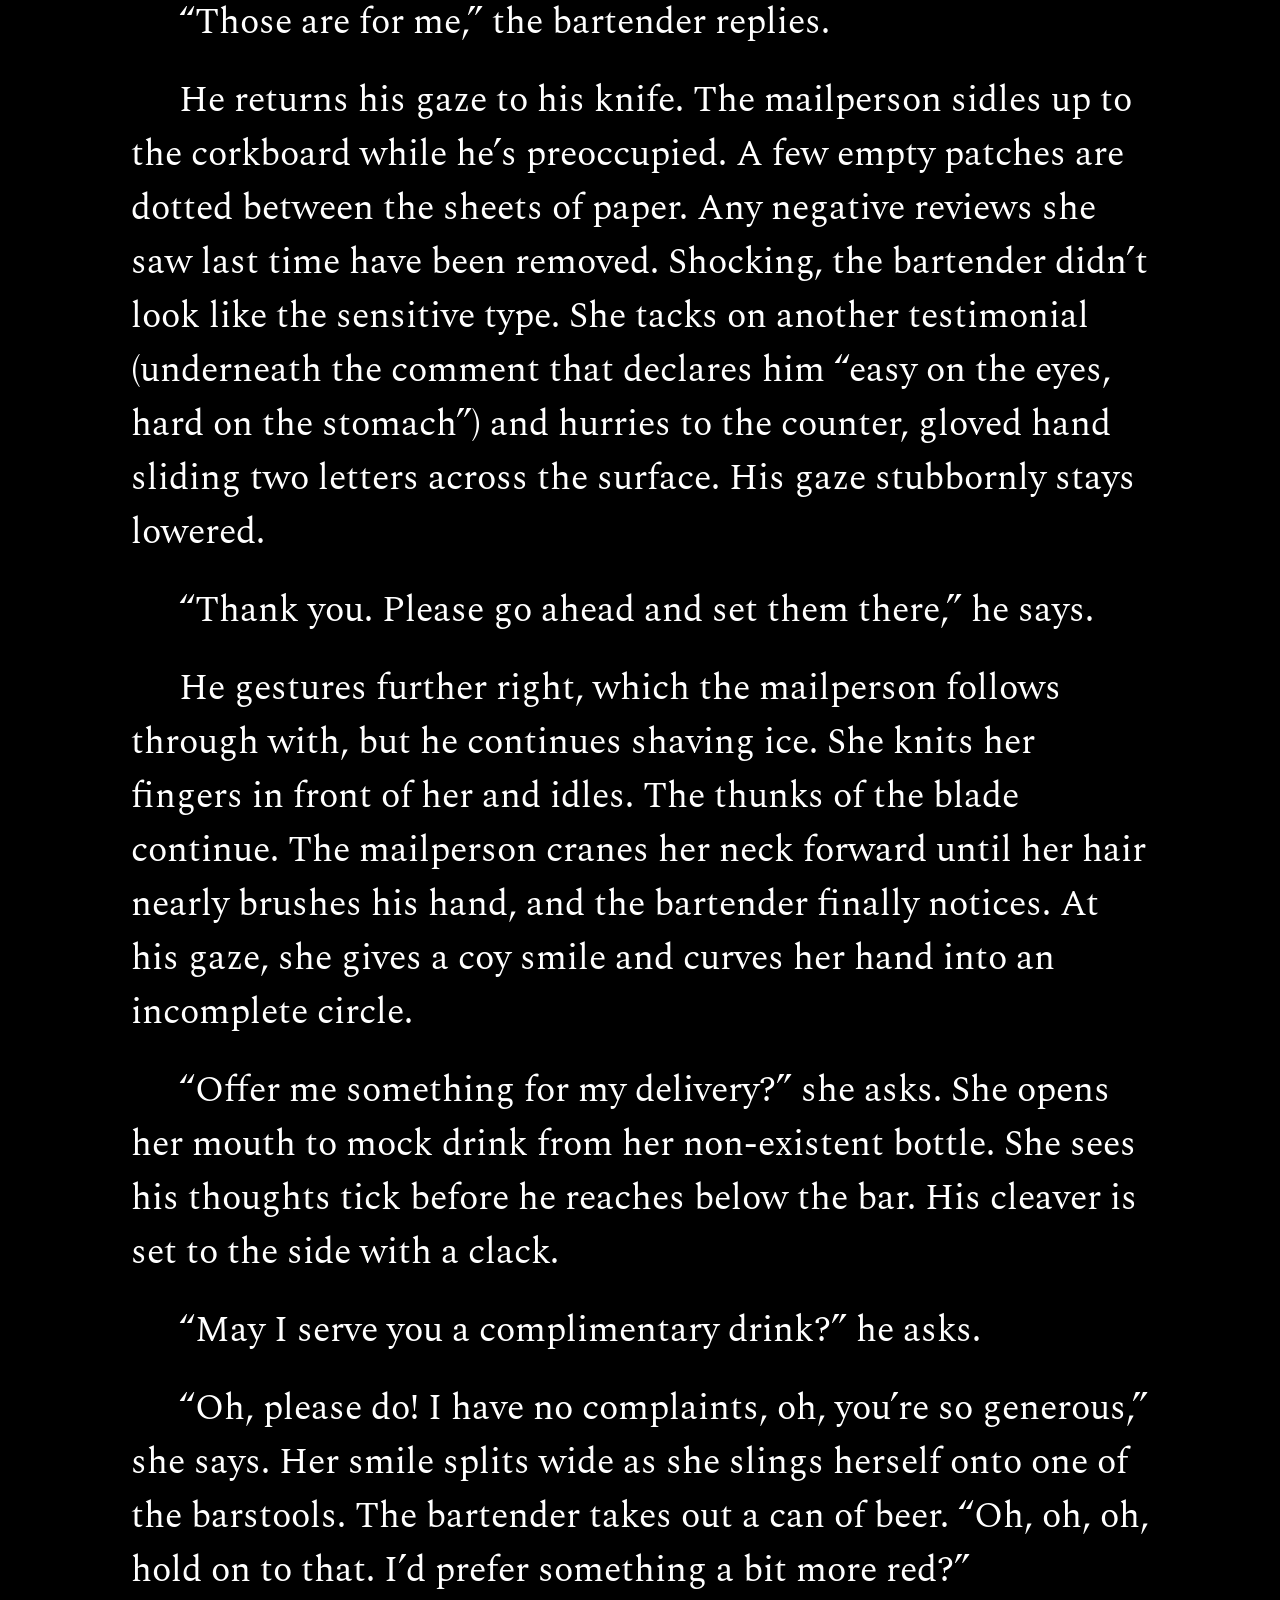
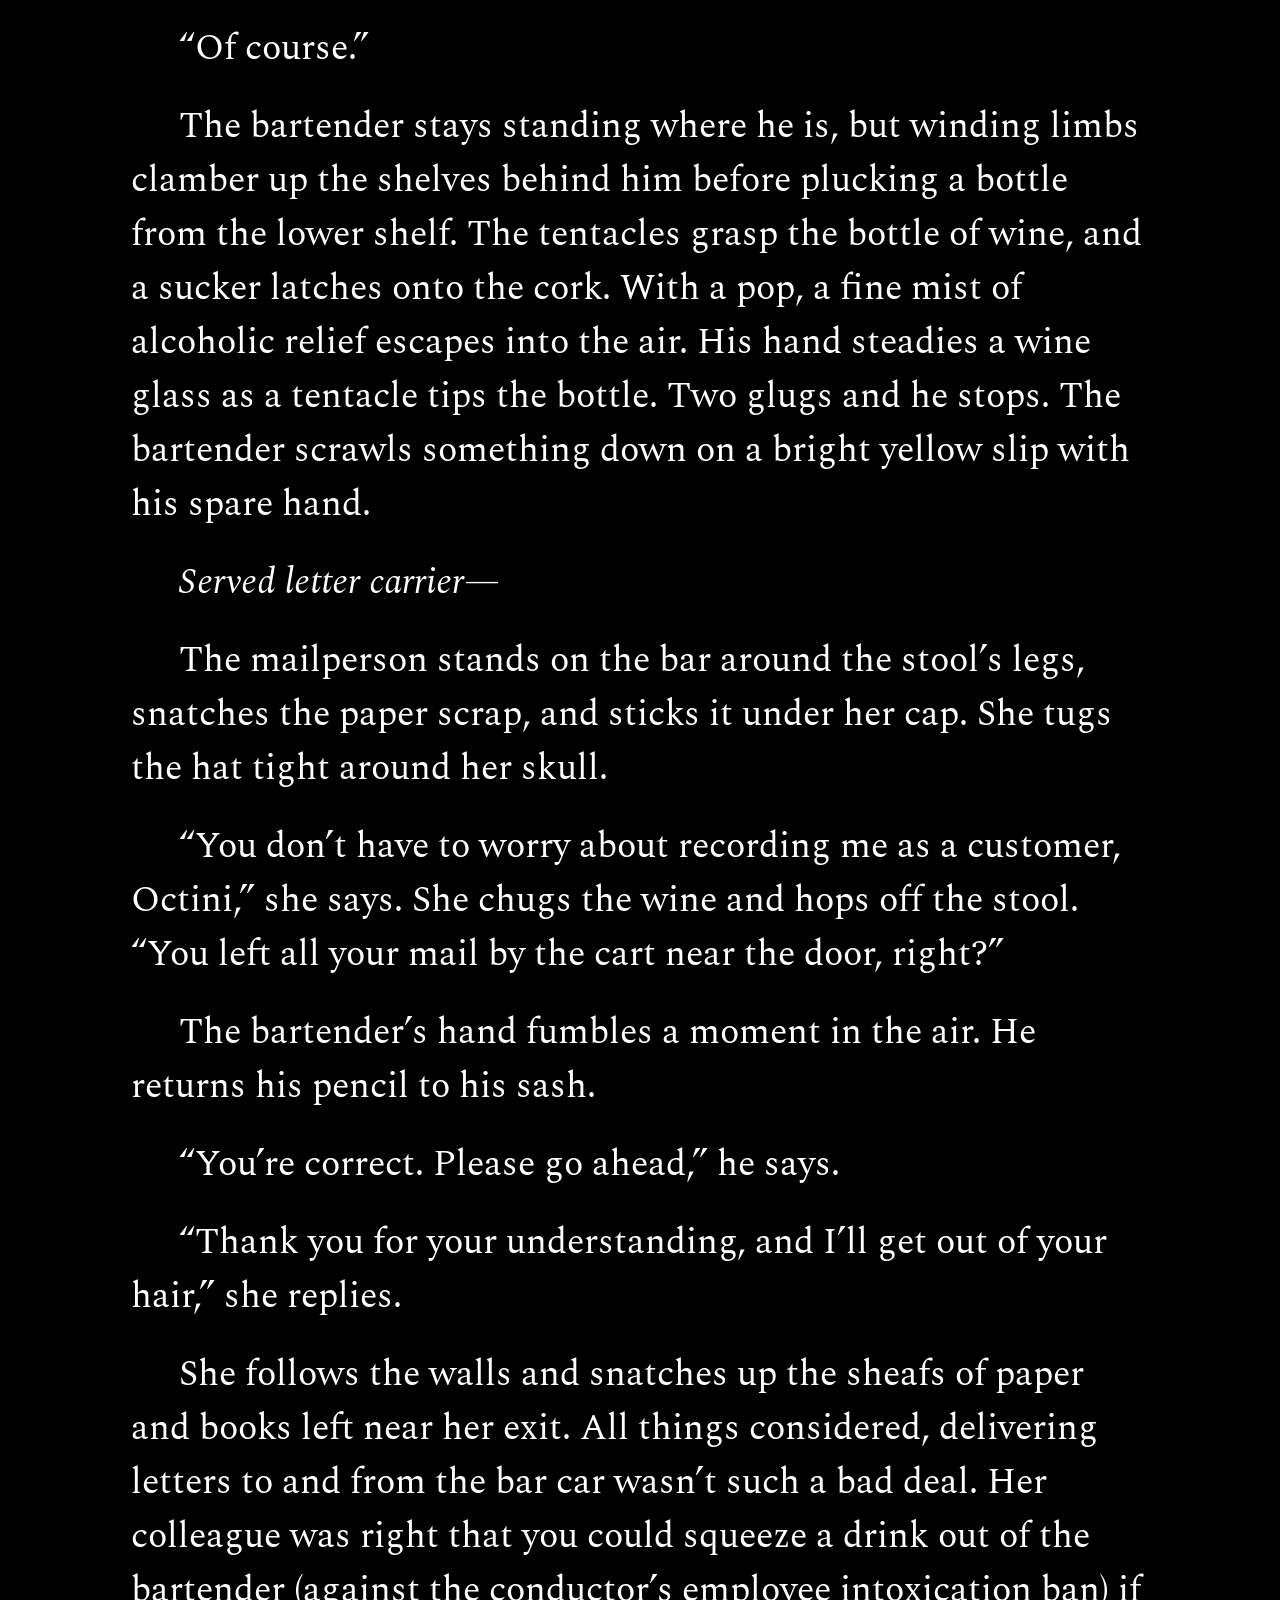
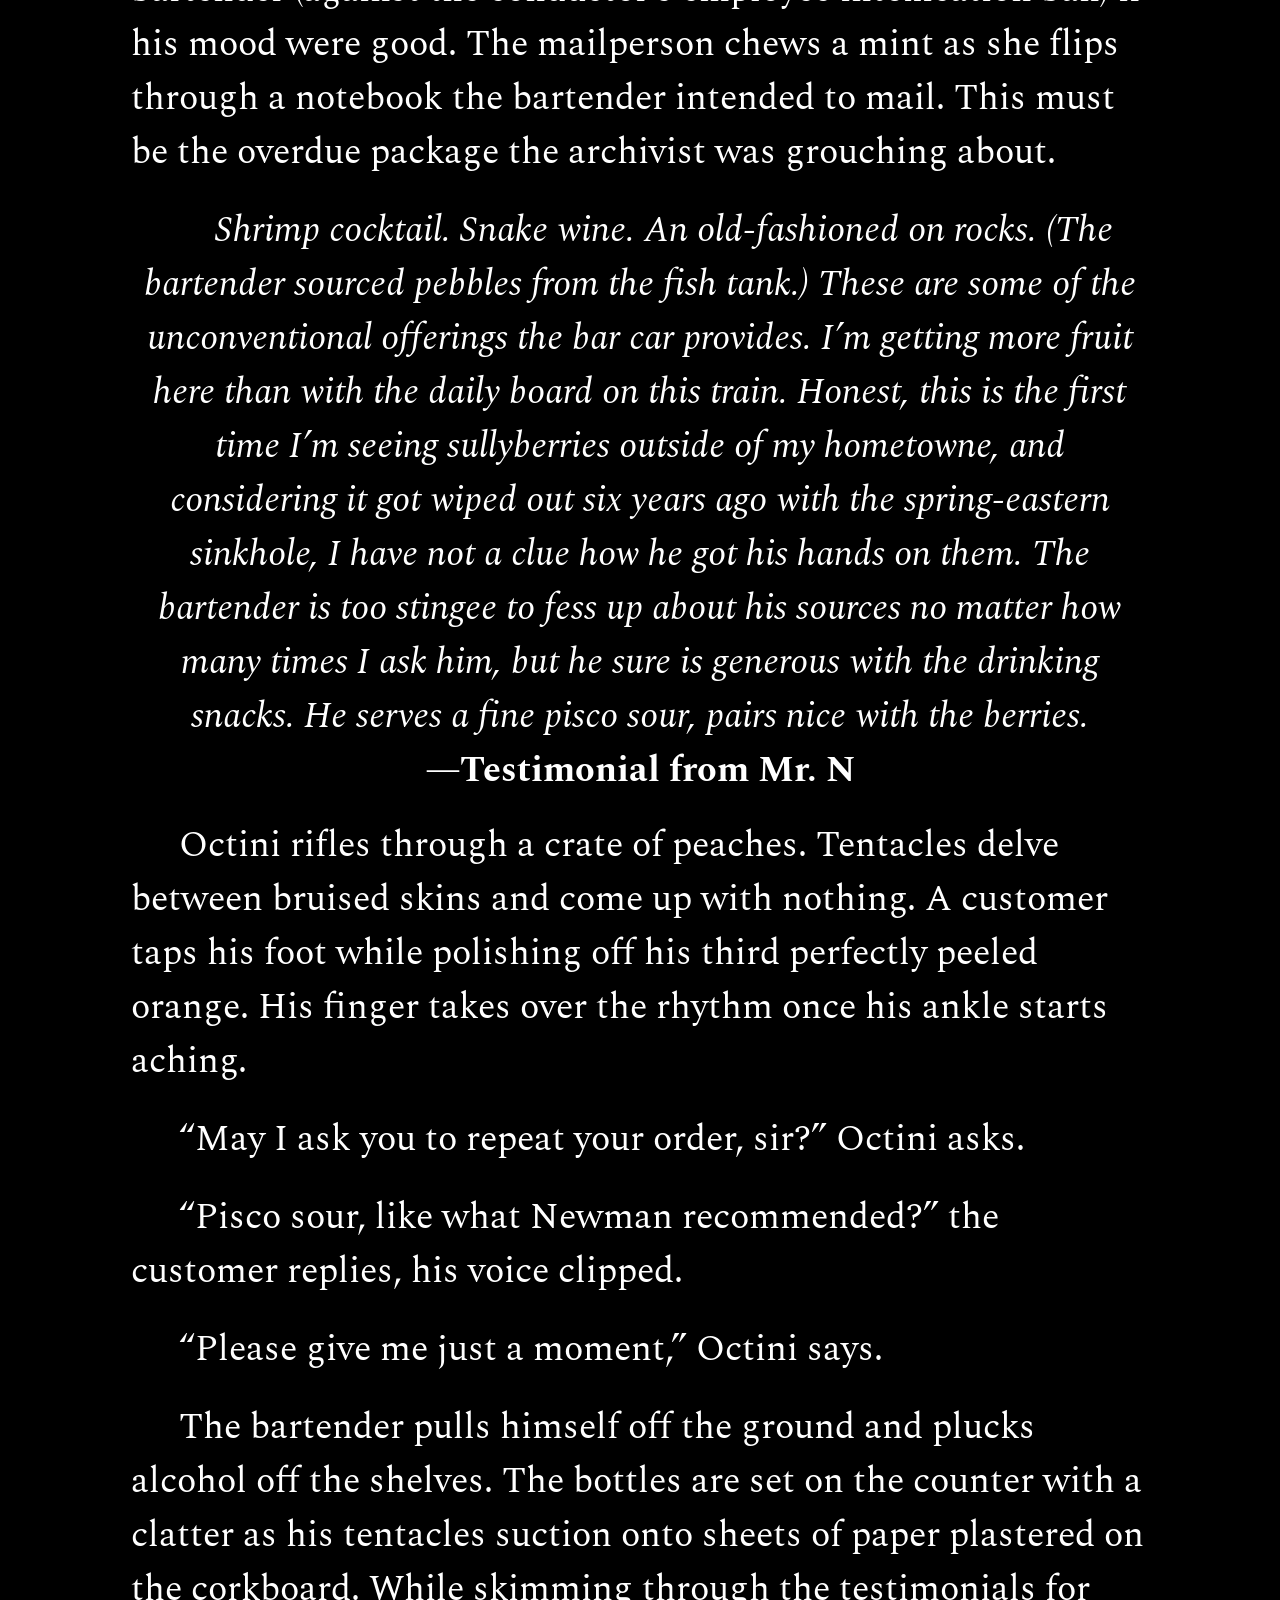
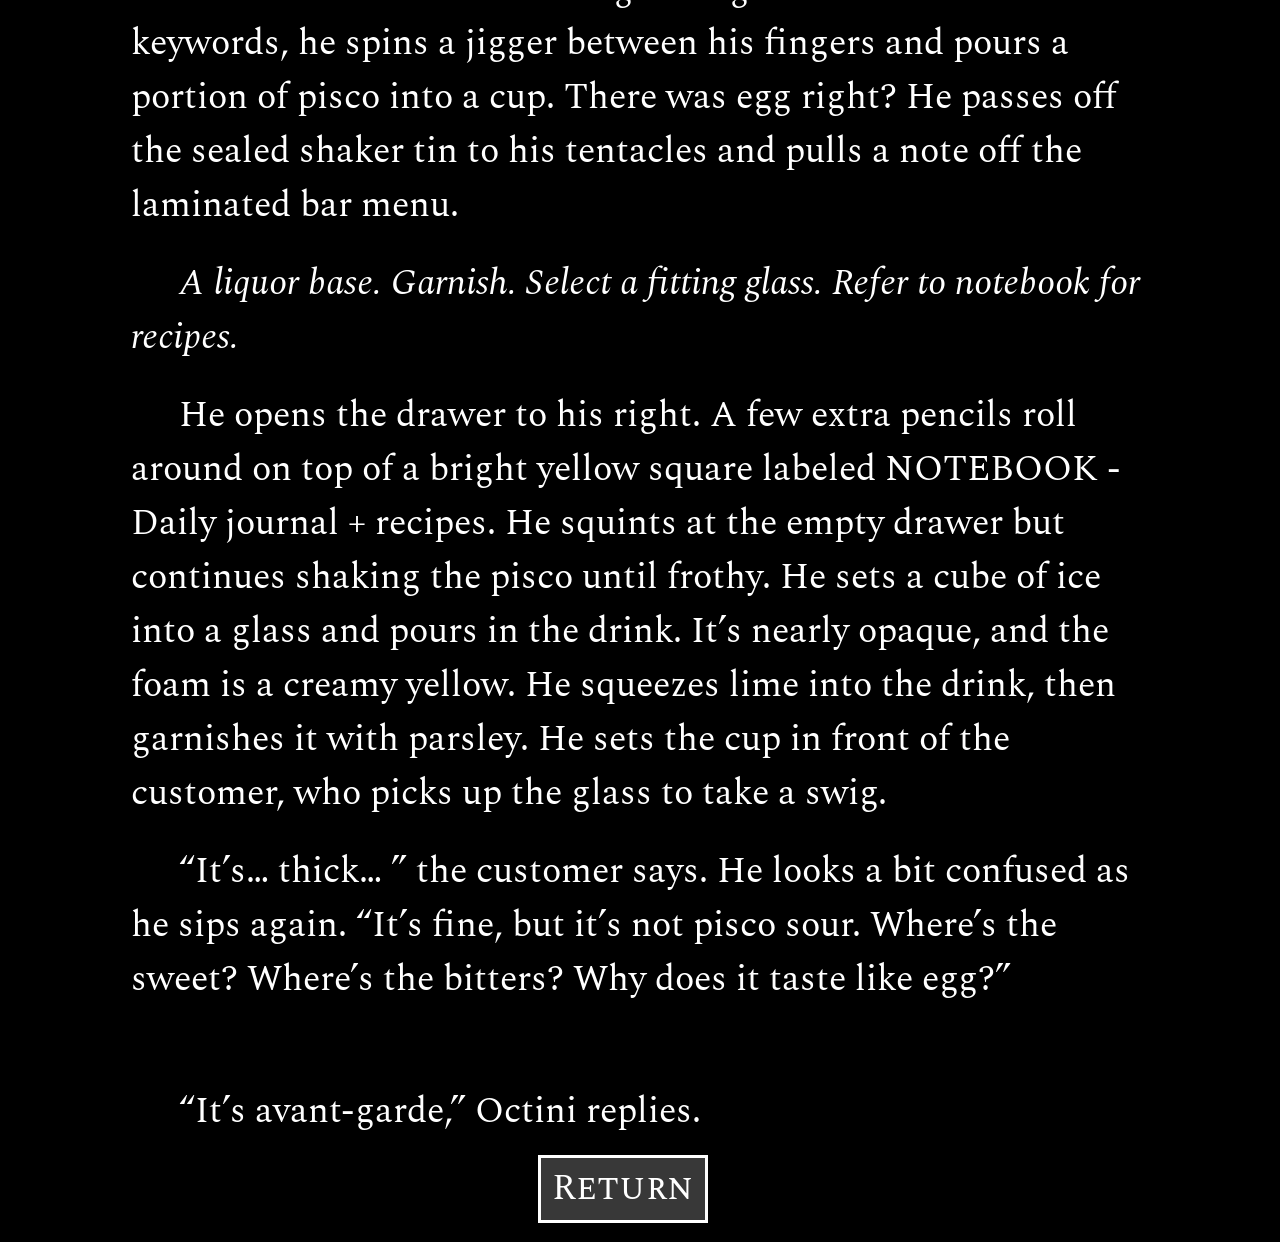
==== commit 9adea3a6: "new content, nonbroken links" ====
--- a/baranecdotes.html
+++ b/baranecdotes.html
@@ -23,8 +23,8 @@
 	<link rel="stylesheet" type="text/css" href="css/style.css" />
 </head>
 
-<body class="w-100">
-    <div class="w-100" id="barsideerror1">
+<body>
+    <div class="row" id="barsideerror1">
         <div class="col-sm-1"></div>
         <div class="col-sm-10 story">
                 <h1 class="text-center">Barside Errors I</h1>
--- a/css/style.css
+++ b/css/style.css
@@ -127,9 +127,8 @@
     overflow: hidden;
 }
 .bookcover {
-    float: left;
-    width: 33.3333%;
-    padding: 2%;
+    width: 29.3333%;
+    margin: 2%;
 }
 .bookcover img {
     width: 100%;
@@ -297,6 +296,9 @@
     text-align: center;
     font-size: 1.5rem;
 }
+.modal * {
+    color: black;
+}
 .overlaytext {
     position: relative;
     top: 0%;
@@ -330,7 +332,6 @@
     padding-top: 5%;
     padding-bottom: 5%;
     width: 25.333%;
-    transform: translateX(5%);
     background-color: #FCF8F8;
 }
 .pulse {
@@ -422,7 +423,12 @@
 }
 #footer {
     position: relative;
-    transform: translateY(130vh);
+    transform: translateY(0vh);
+    width: 100%;
+    background-color: black;
+    z-index: 10;    
+}
+#footerbook {
     width: 100%;
     background-color: black;
     z-index: 10;    
@@ -503,19 +509,48 @@
     z-index: 10;
     pointer-events: none;
 }
+#newspaper {
+    margin-bottom: 2%;
+    margin-left: 15%;
+    margin-right: 15%;
+    width: 70%;
+}
 #notebg {
     position: absolute;
     top: 0;
     left: 0;
-    transform: translateY(-60vh);
+    transform: translateY(-40vh);
     height: 100%;
     overflow: hidden;
     z-index: 2;
 }
+#octininote1 {
+    max-width: 40.5%;
+    margin-left: 9%;
+    margin-right: .5%;
+}
+#octininote2 {
+    max-width: 40.5%;
+    margin-left: .5%;
+    margin-right: 9%;
+}
 #onewaybutton {
     width: 30%; 
     margin-left: 2%; 
-    margin-right: 1%;
+    margin-right: .5%;
+}
+#poster1 {
+    max-width: 41.06%;
+    margin-left: 9%;
+    margin-right: .5%;
+}
+#poster2 {
+    max-width: 39.94%;
+    margin-left: .5%;
+    margin-right: 9%;
+}
+#publicationdiv img {
+    margin-bottom: 10%;
 }
 #roundtripbutton {
     width: 30%; 
@@ -567,7 +602,7 @@
 }
 #testimonies {
     position: relative;
-    transform: translateY(130vh);
+    transform: translateY(-50vh);
     background-color: #F0E6E0;
     z-index: 1;
 }
@@ -732,7 +767,7 @@
 
 /*--------------------- MEDIA INQUIRIES ---------------------*/
 @media screen and (min-width: 992px) {
-    * {
+    *, strong {
         font-size: 1.5rem;
     }
     .overlaytext{
@@ -745,7 +780,7 @@
 
   /* EVERYTHING UNDER NEEDS TO BE REMOVED..*/
   @media screen and (max-width:992px) {
-    * {
+    *, strong {
         font-size: 1.2rem;
     }
     .carousel {
@@ -826,11 +861,11 @@
         transform: translateY(30vh);
     }
     #inspectornote p {
-        top: -23%;
+        top: -33%;
         font-size: 1.2rem;
     }
     #testimonies {
-        transform: translateY(30vh);
+        transform: translateY(-185vh);
     }
     #footerleft p, #footerright p {
         margin: 0%;
@@ -842,6 +877,9 @@
     #meetthecrew {
         height: 60vh;
     }
+    #notebg {
+        transform: translateY(-80vh);
+    }
     #route h1 {
         transform: translateY(-100%);
     }
@@ -851,7 +889,7 @@
 }
 
 @media screen and (max-width:576px) {
-    * {
+    *, strong {
         font-size: 0.8rem;
     }
     .carousel-indicators button.thumbnail {
@@ -915,57 +953,4 @@
     #twinmoonsblurb {
         display: block;
     }
-    
-    /*#about h2 {
-        text-align: center;
-    }
-    #about img{
-        width: 100%;
-    }
-    #abouttext {
-        width: 100%;
-    }
-    .city {
-        padding: 0%;
-        width: 100%;
-        float: none;
-    }
-    .colortext {
-        font-size: 1.2rem;
-    }
-    .fa {
-        font-size: 1.5rem;
-        padding: 3%;
-    }
-    .location {
-
-        width: 60%;
-    }
-    #logo {
-        width: 96%;
-    }
-    .merchdescrip {
-        width: 90%;
-        padding: 5%;
-    }
-    #merch3 {
-        display: block;
-    }
-    #name, #nav {
-        width: 98%;
-        margin: 1%;
-        padding-top: none;
-    }
-    .socialmedia {
-        float:none;
-        text-align: center;
-        font-size: 2rem;
-    }
-    .ticket {
-        margin: 0% 0% 2% 5%;
-        width: 50%;
-    }
-    .tourdescrip {
-        padding: 0% 20% 0% 20%;
-    }*/
-}
+}
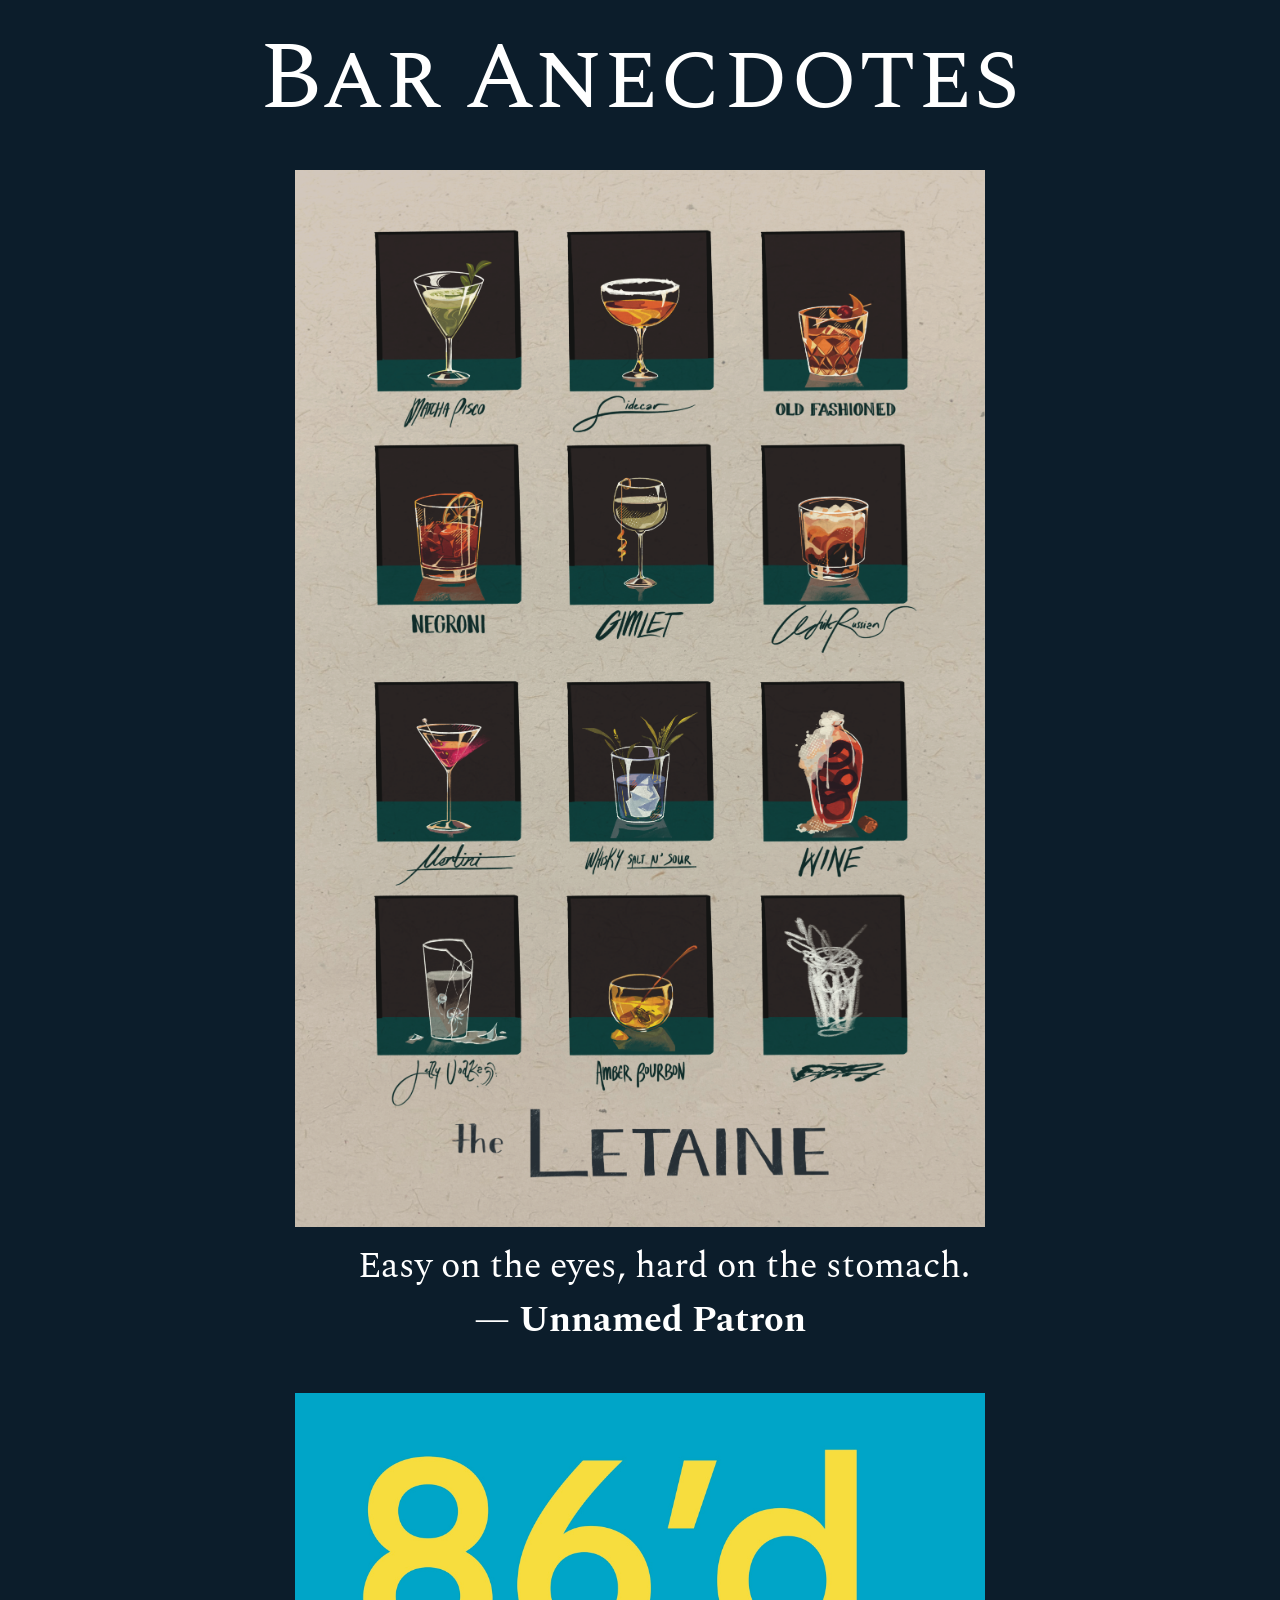
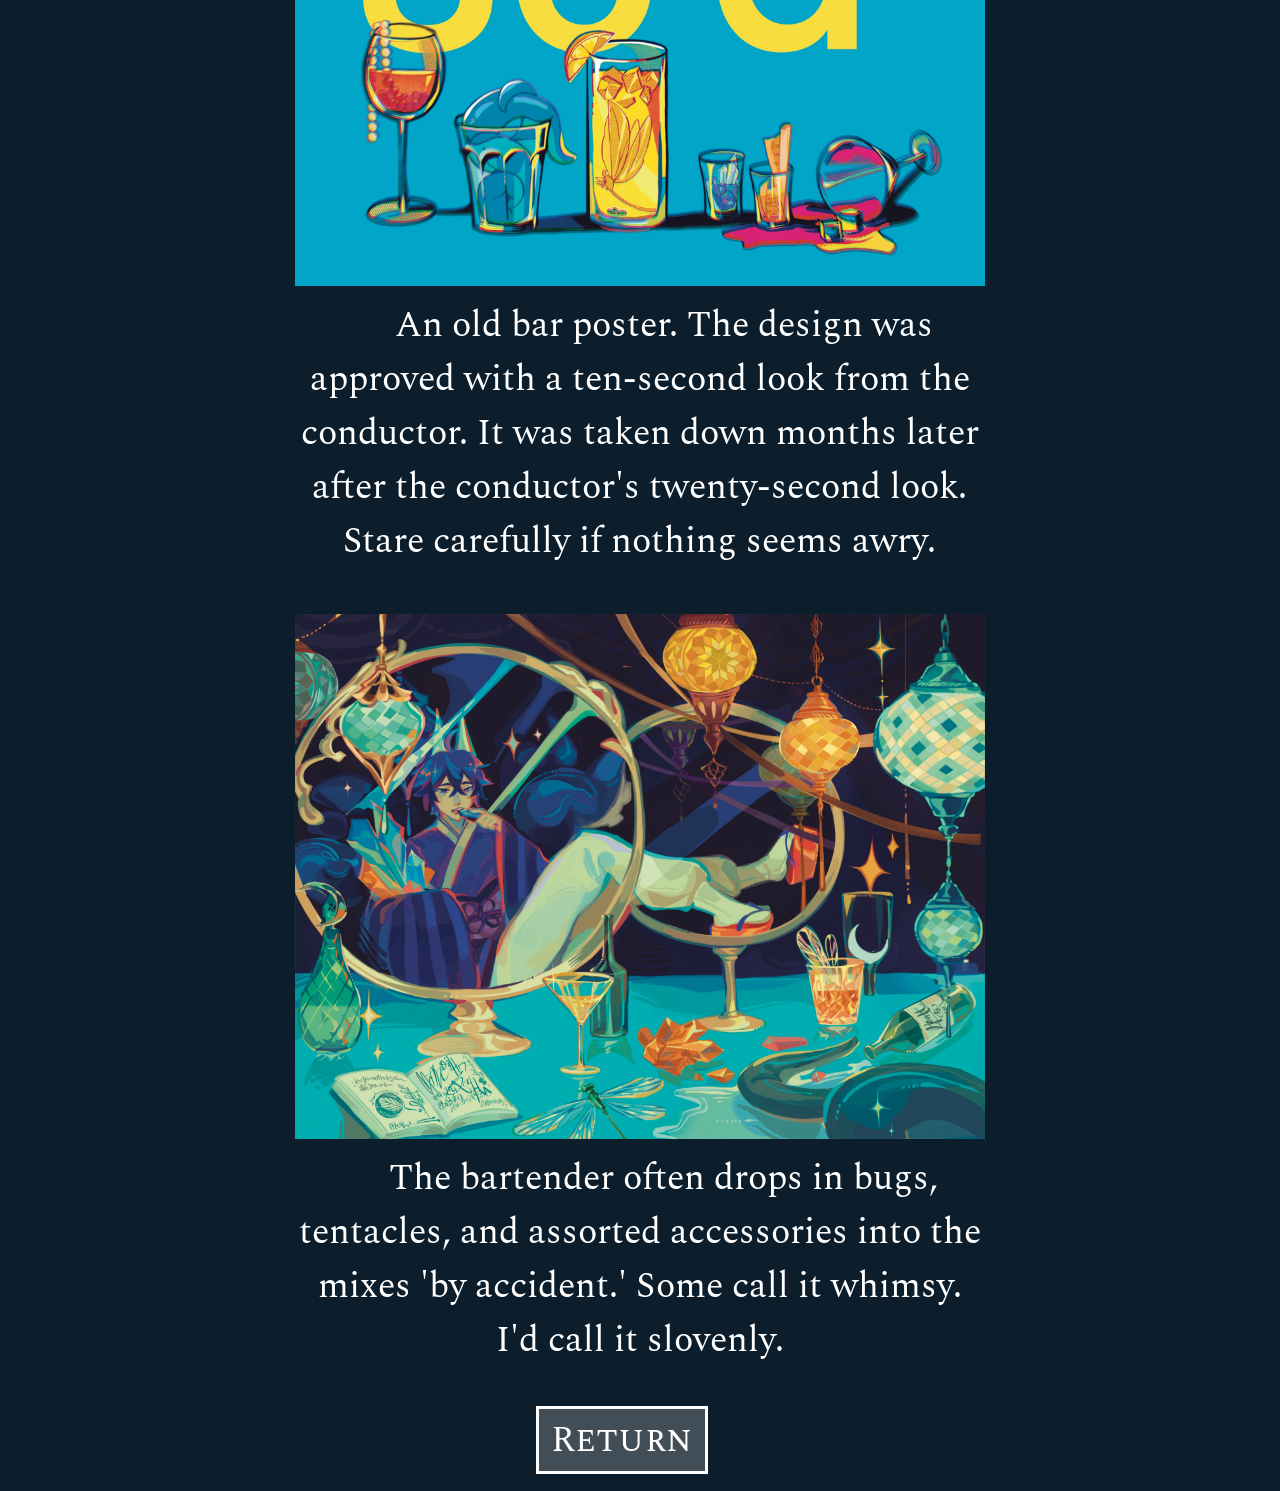
==== commit 81bd0666: "bar anecdote fix" ====
--- a/baranecdotes.html
+++ b/baranecdotes.html
@@ -2,7 +2,7 @@
 <html lang="en">
 
 <head>
-	<title>One of Octini's Many Errors</title>
+	<title>A Deeper Sip</title>
 	<meta charset="UTF-8">
 	<meta name="viewport" content="width=device-width, initial-scale=1.0">
 	<meta name="description" content="The Letaine Train Website">
@@ -24,56 +24,32 @@
 </head>
 
 <body>
-    <div class="row" id="barsideerror1">
+    <div class="row" id="baranecdotediv">
         <div class="col-sm-1"></div>
         <div class="col-sm-10 story">
-                <h1 class="text-center">Barside Errors I</h1>
-                <p class="text-center italics">Shrimp cocktail. Snake wine. An old-fashioned on rocks. (The bartender sourced pebbles from the fish tank.) These are some of the unconventional offerings the bar car provides.
-                    <br>The Letaine offers many amenities, among which are water, food, shelter, and booze. And in all earnestness, what else could a passenger ask for? These basic needs fulfill the demands of our physical and mental well-being. Your drink order may come out incorrect; however, that’s a feature of an ‘avant-garde’ bar. The staff whispers about that being a slapdash branding decision. Customers claim it isn’t that bad if you get the item struck from the bill. 
-                    The true oddballs find a thrill in the roulette. The bartender has yet to be fired, but the conductor is known to take on charity cases. As they say, beggars can’t be choosers, and apparently, clients can’t choose either. Here’s a tip: throw a big enough fuss, and you might get your tab written off.
-                    <br><strong>—Testimonial from G.<br></strong></p>
-                <p>
-                    A short, crisp rap of a knock announces the arrival of the post. With a hiss and a clunk, the mailperson opens the door to the lowlit bar car. Teal lights flood the space and glint off the shelves of dark bottles on the far end of the wall. The bartender looks up from the cubes of ice he’s shaving and storing in a wooden bucket. The mailperson raises an envelope-stuffed hand and waves.
-                    “I have official correspondence for ‘X, the Twenty Fourth’ from the archival car, along with a personal letter addressed to ‘Octini’ from first class,” she says.</p>
-                    <p>“Those are for me,” the bartender replies.</p>
-                    <p>He returns his gaze to his knife. The mailperson sidles up to the corkboard while he’s preoccupied. A few empty patches are dotted between the sheets of paper. Any negative reviews she saw last time have been removed. Shocking, the bartender didn’t look like the sensitive type. She tacks on another testimonial (underneath the comment that declares him “easy on the eyes, hard on the stomach”) and hurries to the counter, gloved hand sliding two letters across the surface. His gaze stubbornly stays lowered.</p>
-                    <p>“Thank you. Please go ahead and set them there,” he says.</p>
-                    <p>He gestures further right, which the mailperson follows through with, but he continues shaving ice. She knits her fingers in front of her and idles. The thunks of the blade continue. The mailperson cranes her neck forward until her hair nearly brushes his hand, and the bartender finally notices. At his gaze, she gives a coy smile and curves her hand into an incomplete circle.</p>
-                    <p>“Offer me something for my delivery?” she asks. She opens her mouth to mock drink from her non-existent bottle. She sees his thoughts tick before he reaches below the bar. His cleaver is set to the side with a clack.</p>
-                    <p>“May I serve you a complimentary drink?” he asks.</p>
-                    <p>“Oh, please do! I have no complaints, oh, you’re so generous,” she says. Her smile splits wide as she slings herself onto one of the barstools. The bartender takes out a can of beer. “Oh, oh, oh, hold on to that. I’d prefer something a bit more red?”</p>
-                    <p>“Of course.”</p>
-                    <p>The bartender stays standing where he is, but winding limbs clamber up the shelves behind him before plucking a bottle from the lower shelf. The tentacles grasp the bottle of wine, and a sucker latches onto the cork. With a pop, a fine mist of alcoholic relief escapes into the air. His hand steadies a wine glass as a tentacle tips the bottle. Two glugs and he stops. The bartender scrawls something down on a bright yellow slip with his spare hand.
-                    <p style="font-style: italic">Served letter carrier—</p>
-                    <p>The mailperson stands on the bar around the stool’s legs, snatches the paper scrap, and sticks it under her cap. She tugs the hat tight around her skull.</p>
-                    <p>“You don’t have to worry about recording me as a customer, Octini,” she says. She chugs the wine and hops off the stool. “You left all your mail by the cart near the door, right?”</p>
-                    <p>The bartender’s hand fumbles a moment in the air. He returns his pencil to his sash.</p>
-                    <p>“You’re correct. Please go ahead,” he says.</p>
-                    <p>“Thank you for your understanding, and I’ll get out of your hair,” she replies. </p>
-                    <p>She follows the walls and snatches up the sheafs of paper and books left near her exit. All things considered, delivering letters to and from the bar car wasn’t such a bad deal. Her colleague was right that you could squeeze a drink out of the bartender (against the conductor’s employee intoxication ban) if his mood were good. The mailperson chews a mint as she flips through a notebook the bartender intended to mail. This must be the overdue package the archivist was grouching about. </p>
-                <p class="text-center italics">Shrimp cocktail. Snake wine. An old-fashioned on rocks. (The bartender sourced pebbles from the fish tank.) These are some of the unconventional offerings the bar car provides.
-                    I’m getting more fruit here than with the daily board on this train. Honest, this is the first time I’m seeing sullyberries outside of my hometowne, and considering it got wiped out six years ago with the spring-eastern sinkhole, I have not a clue how he got his hands on them. The bartender is too stingee to fess up about his sources no matter how many times I ask him, but he sure is generous with the drinking snacks. He serves a fine pisco sour, pairs nice with the berries.
-                    <br><strong>—Testimonial from Mr. N<br></strong></p>
-                    <p>Octini rifles through a crate of peaches. Tentacles delve between bruised skins and come up with nothing. A customer taps his foot while polishing off his third perfectly peeled orange. His finger takes over the rhythm once his ankle starts aching.</p>
-		            <p>“May I ask you to repeat your order, sir?” Octini asks.</p>
-		            <p>“Pisco sour, like what Newman recommended?” the customer replies, his voice clipped.</p>
-                    <p>“Please give me just a moment,” Octini says.</p>
-	                <p>The bartender pulls himself off the ground and plucks alcohol off the shelves. The bottles are set on the counter with a clatter as his tentacles suction onto sheets of paper plastered on the corkboard. While skimming through the testimonials for keywords, he spins a jigger between his fingers and pours a portion of pisco into a cup. There was egg right? He passes off the sealed shaker tin to his tentacles and pulls a note off the laminated bar menu.</p>
-	     	        <p style="font-style: italic">A liquor base. Garnish. Select a fitting glass. Refer to notebook for recipes.</p>
-	     	        <p>He opens the drawer to his right. A few extra pencils roll around on top of a bright yellow square labeled NOTEBOOK - Daily journal + recipes. He squints at the empty drawer but continues shaking the pisco until frothy. He sets a cube of ice into a glass and pours in the drink. It’s nearly opaque, and the foam is a creamy yellow. He squeezes lime into the drink, then garnishes it with parsley. He sets the cup in front of the customer, who picks up the glass to take a swig.</p>
-                    <p>“It’s… thick… ” the customer says. He looks a bit confused as he sips again. “It’s fine, but it’s not pisco sour. Where’s the sweet? Where’s the bitters? Why does it taste like egg?”</p>
-                    <br>
-	                <p>“It’s avant-garde,” Octini replies.</p>
-
+                <h1 class="text-center">Bar Anecdotes</h1>
+            <div class="anecdotediv">
+                <img src="images/menufull.png" class="anecdoteimage" alt="full drink menu">
+                <p class="text-center">Easy on the eyes, hard on the stomach.
+                    <br><strong>— Unnamed Patron</strong></p>
+            
+            </div>
+            <div class="anecdotediv">
+                <img src="images/86d.jpg" class="anecdoteimage" alt="86d poster">
+                <p class="text-center">An old bar poster. The design was approved with a ten-second look from the conductor. It was taken down months later after the conductor's twenty-second look. Stare carefully if nothing seems awry.</p>
+            </div>
+            <div class="anecdotediv">
+                <img src="images/barimg3.JPG" class="anecdoteimage">
+                <p class="text-center">The bartender often drops in bugs, tentacles, and assorted accessories into the mixes 'by accident.' Some call it whimsy. I'd call it slovenly.</p>
+            </div>
         </div>
         <div class="col-sm-1"></div>
-    <div class="row">
+    <div class="row mb-3">
         <div class="col-lg-5 col-md-4 col-sm-4"></div>
         <div class="col-lg-2 col-md-4 col-sm-4">
             <a class="buttonlight" href="index.html">Return</a>
         </div>
         <div class="col-lg-5 col-md-4 col-sm-4"></div>
-        
     </div>
     </div>
 </body>
--- a/css/style.css
+++ b/css/style.css
@@ -92,36 +92,15 @@
 
 */
 /*--------------------- Classes ---------------------*/
-
-/* .colortext {
-    font-family: "Barlow Condensed", sans-serif;
-    font-weight: 400;
-    font-style: normal;
-    color: #f3d3a0;
-    font-size: 1.5rem;
-    text-align: left;
-}
-.comment {
-    padding: 3%;
-    margin-bottom: 3%;
-    background-color: #321821;
-    border-radius: 10px;
-    text-align: center;
-}
-.dateplace {
-    width: 47%;
-    padding-right: 7%;
-    float: left;
-    clear: left;
-}
-div.dateplace :nth-child(2) {
-    margin:0%;
-}
-.fa {
-    font-size: 2rem;
-    padding: 5%;
-}*/
-
+.anecdotediv {
+    width: 65%;
+    margin-left: 17.5%;
+    margin-right: 17.5%;
+}
+.anecdoteimage {
+    width: 100%;
+    object-fit: contain;
+}
 .bgimg {
     width: 100%;
     overflow: hidden;
@@ -149,7 +128,6 @@
     padding-right: 7%;
     color: #FFFFFF;
     border-style: solid;
-    
     border-color: #FFFFFF;
 }
 .buttondark {
@@ -238,12 +216,6 @@
     margin-right: 10%;
     width: 80%;
 }
-.textdark * {
-    color: black;
-}
-.textdark h2 {
-    color: black;
-}
 .employeeicons {
     width: 100%;
     height: 100%;
@@ -292,9 +264,17 @@
     padding: 1%;
     transform: rotateY(180deg);
   }
+.form-row {
+    display: flex;
+}
 .h2 {
     text-align: center;
     font-size: 1.5rem;
+}
+.italics {
+    margin-bottom: 2%;
+    margin-top: 2%;
+    font-style: italic;
 }
 .modal * {
     color: black;
@@ -353,11 +333,13 @@
     text-align: left;
     text-indent: 2rem;
 }
-.italics {
-    margin-bottom: 2%;
-    margin-top: 2%;
-    font-style: italic;
-}
+.textdark * {
+    color: black;
+}
+.textdark h2 {
+    color: black;
+}
+
 
 @keyframes pulse {
     0% {
@@ -393,6 +375,13 @@
 
 /*--------------------- IDs ---------------------*/
 #amenities {
+    margin-top: 2%;
+}
+#baranecdotediv {
+    background-color: #0C1D2B;
+}
+#baranecdotediv p {
+    padding-bottom: 3%;
     margin-top: 2%;
 }
 #barsideerror1, #barsideerror2, #barsideerror3 {
@@ -400,15 +389,35 @@
     font-size: 1rem;
     padding: 2%;
 }
-#barsideerror1:hover img, #barsideerror2:hover img, #barsideerror3:hover img {
+/* #barsideerror1:hover img, #barsideerror2:hover img, #barsideerror3:hover img {
     transform: translateZ(0) scale(1.02);
-}
+} */
 #bookingselect {
     display: flex;
 }
 #bookingsheader {
     background-color: #FFFCF9;
-    padding: 2%;
+    padding-top: 2%;
+}
+#bookingticket {
+    padding-bottom: 3%;
+}
+#bookingticket button {
+    width: 20%;
+    padding: 1%;
+    text-align: center;
+    height: fit-content;
+}
+#departureSelect {
+    margin-left: 2%;
+    margin-bottom: 1%;
+    width: 31.5%;
+}
+#destinationTextInput {
+    float: left;
+    margin-left: 2%;
+    margin-bottom: 1%;
+    width: 31.5%;
 }
 #employee1, #employee2, #employee3, #employee4{
     display: block;
@@ -423,7 +432,7 @@
 }
 #footer {
     position: relative;
-    transform: translateY(0vh);
+    transform: translateY(-45vh);
     width: 100%;
     background-color: black;
     z-index: 10;    
@@ -431,7 +440,9 @@
 #footerbook {
     width: 100%;
     background-color: black;
-    z-index: 10;    
+    z-index: 10;  
+    position:absolute;
+    bottom: 0;
 }
 #footerleft, #footerright {
     margin: 0%;
@@ -557,11 +568,14 @@
     margin-left: 1%;
     margin-right: 36%;
 }
+
 #nameTextInput {
     margin-left: 2%;
-    width: 62%;
-    margin-right: 36%;
-}
+    margin-bottom: 1%;
+    width: 31.5%;
+    margin-right: 66.5%;
+}
+
 #publicationstext h1 {
     padding-bottom: 0%;
 }
@@ -587,6 +601,11 @@
     padding-left: 20%;
     padding-right: 20%;
     margin-top: 2%;
+}
+#discoveriesdiv {
+    background-color: #FFFCF9;
+    padding-top: 2%;
+    padding-bottom: 2%;
 }
 #ellipses {
     color:#E2C774;
@@ -889,7 +908,7 @@
 }
 
 @media screen and (max-width:576px) {
-    *, strong {
+    *, strong, a {
         font-size: 0.8rem;
     }
     .carousel-indicators button.thumbnail {
